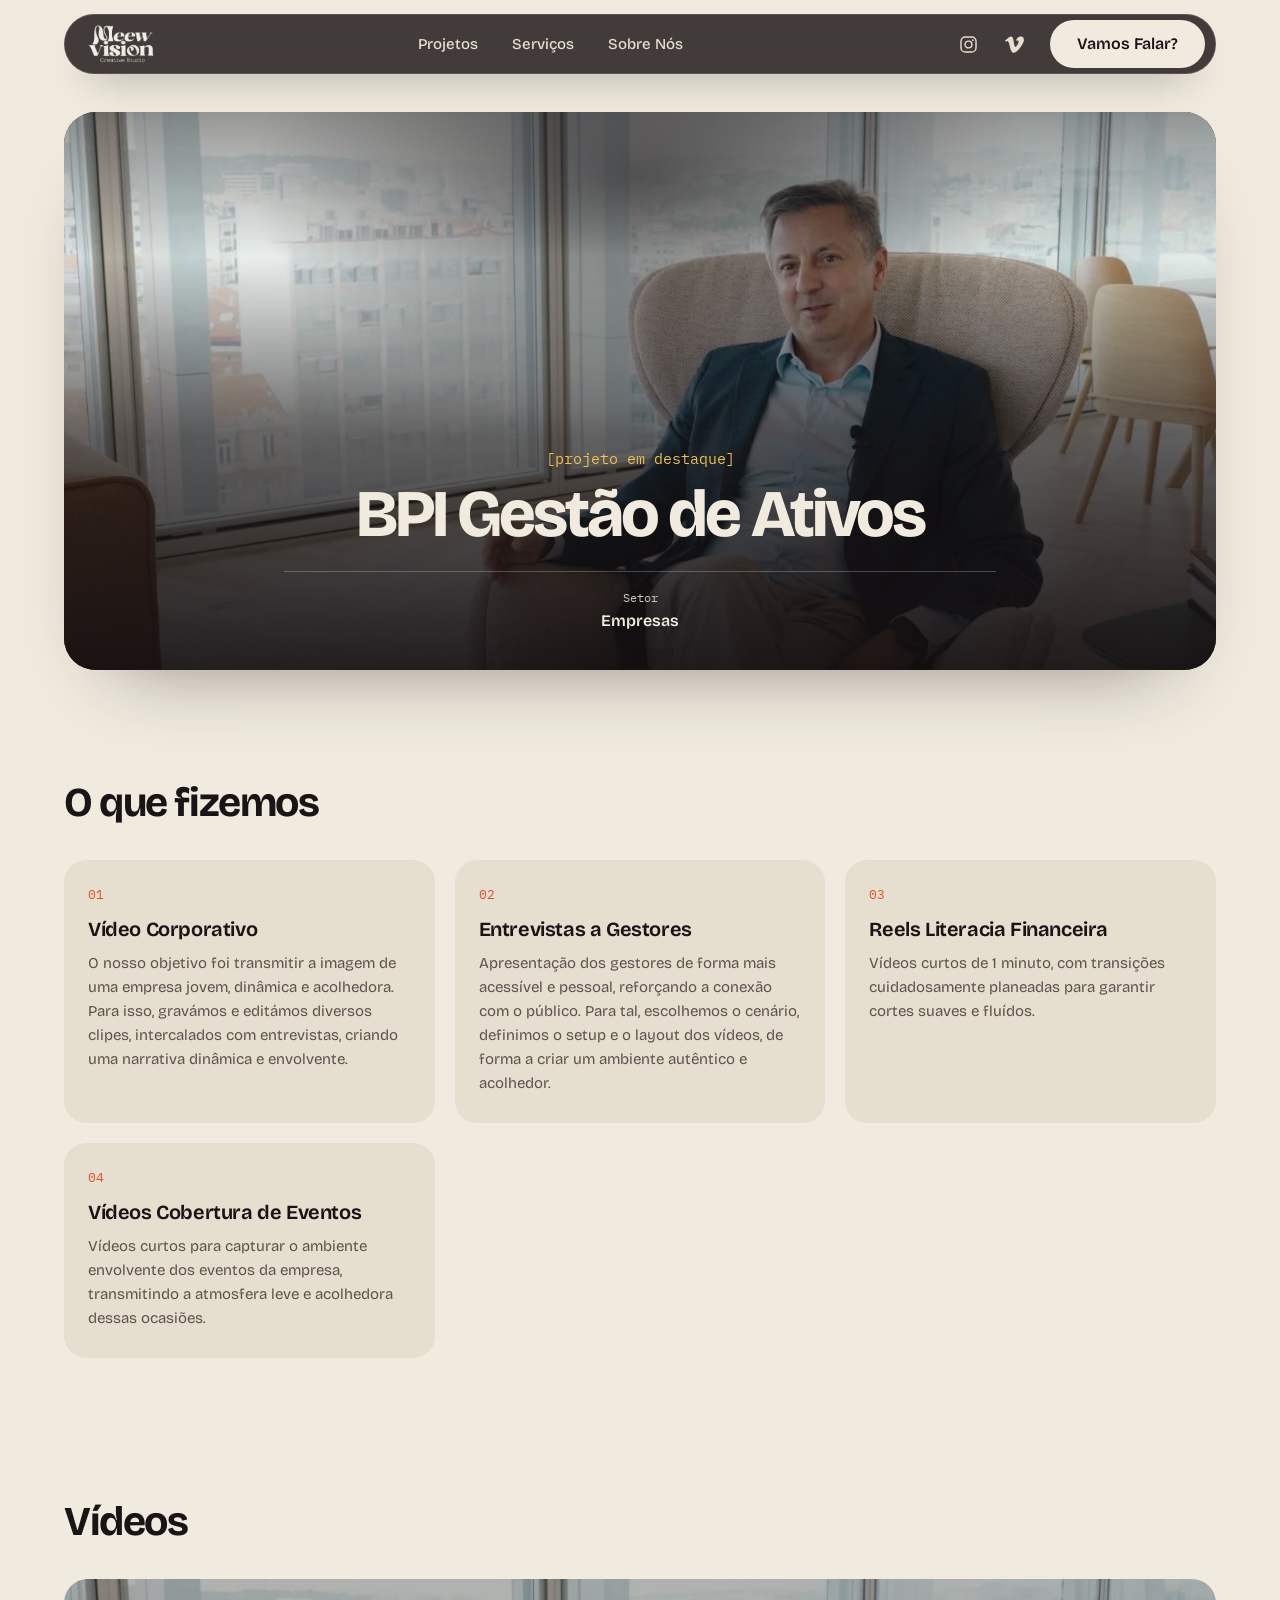
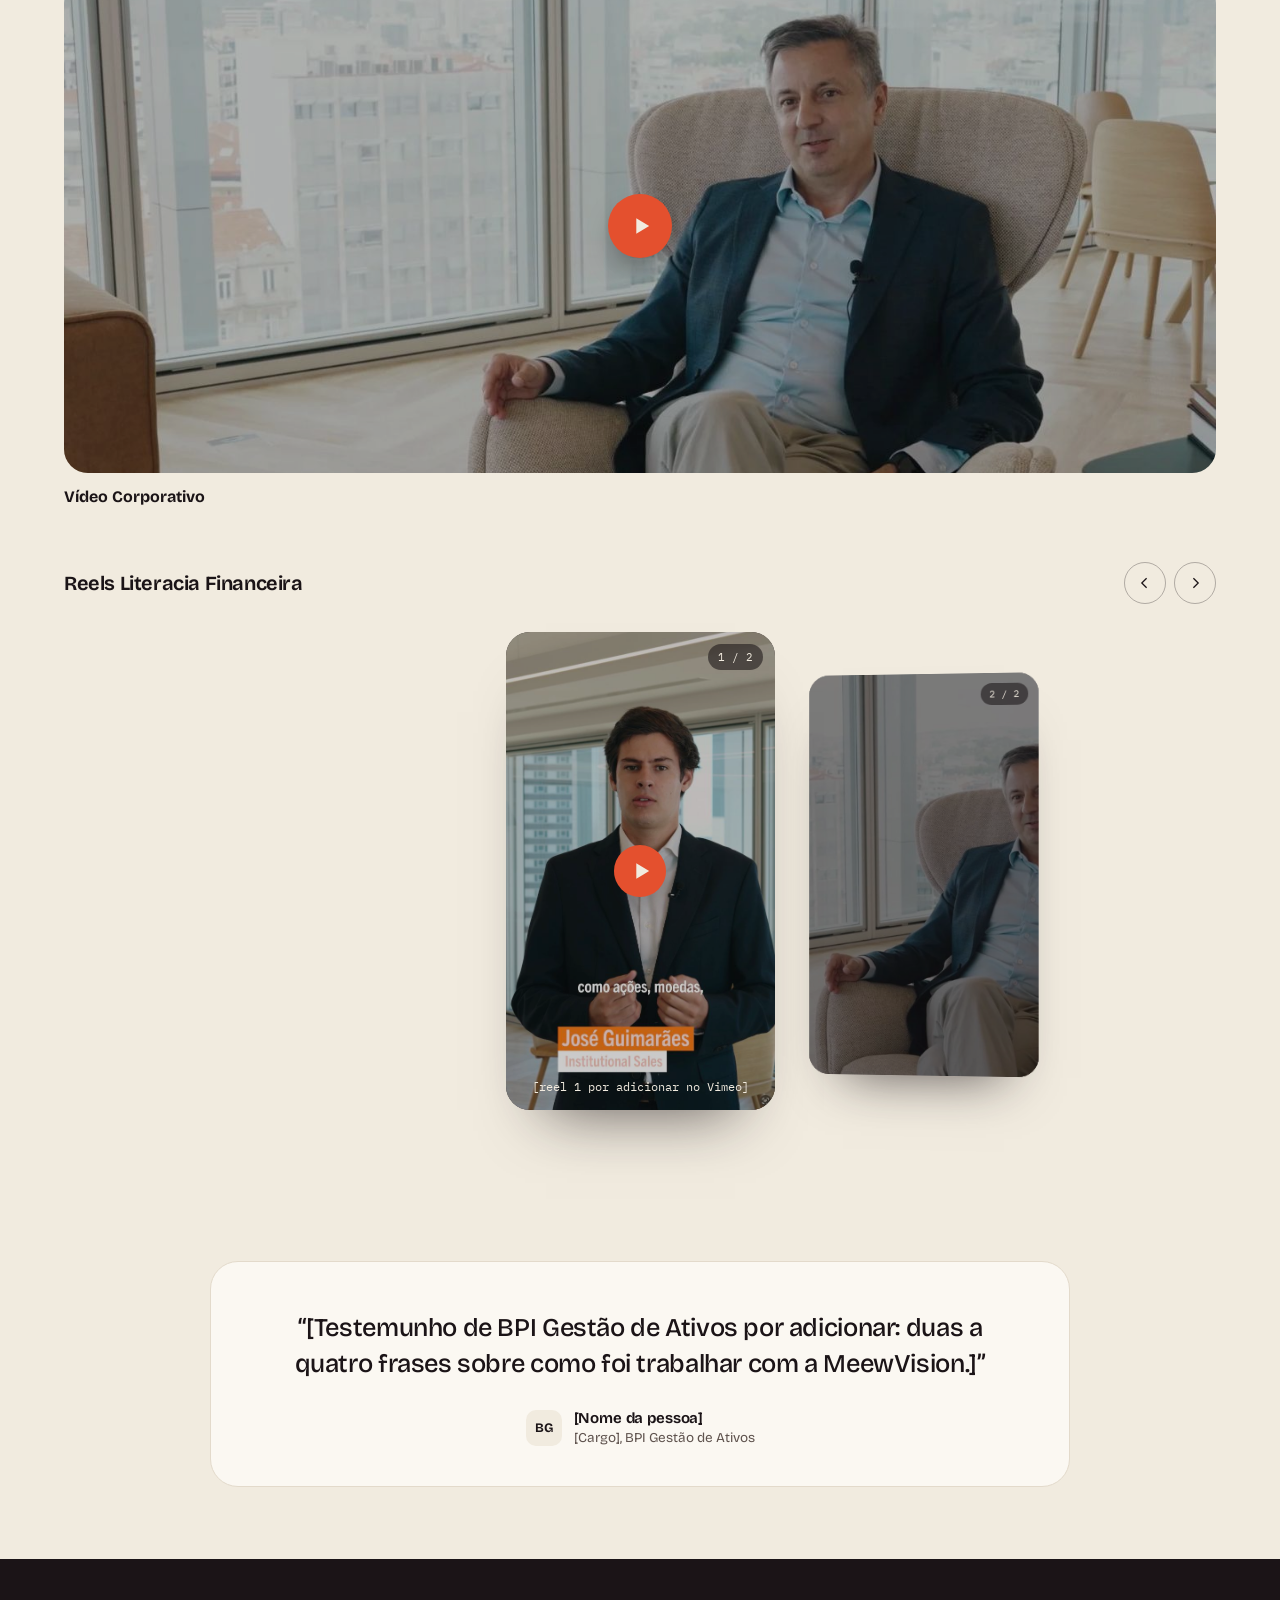
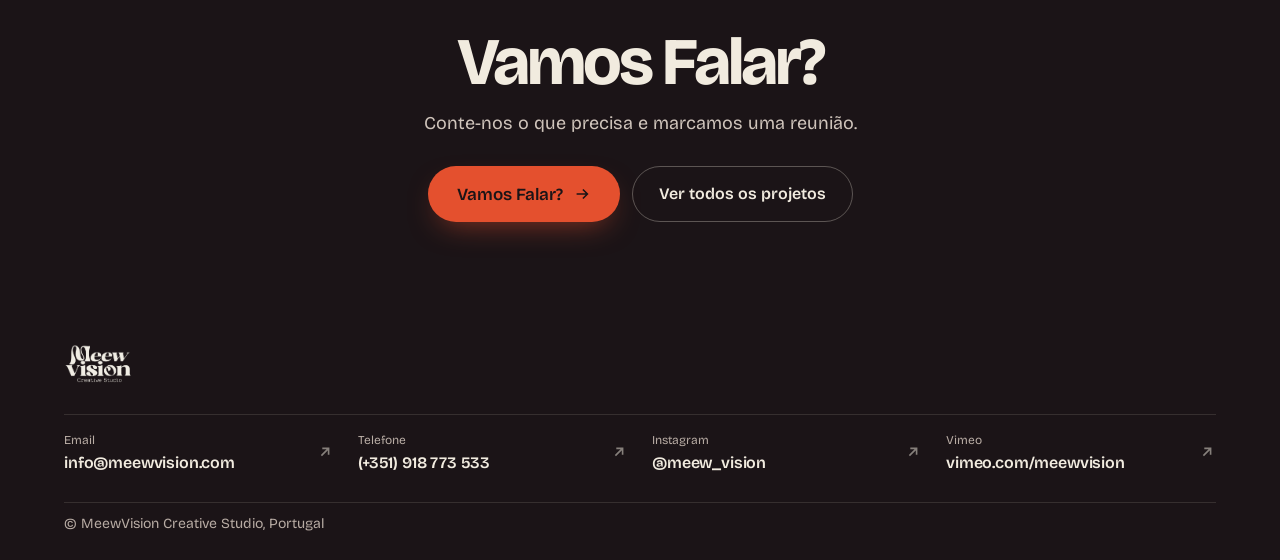
==== projetos/bpi-gestao-de-ativos/index.html @ 35eb6748 "Páginas dos projetos em destaque e secção de texto - Modelo de página de projeto (/projetos/<nome>/)" ====
<!doctype html>
<html lang="pt-PT">
<head>
<meta charset="utf-8">
<meta name="viewport" content="width=device-width, initial-scale=1">
<title>BPI Gestão de Ativos — MeewVision Creative Studio</title>
<meta name="description" content="Vídeo corporativo, entrevistas a gestores e reels de literacia financeira para o BPI Gestão de Ativos, produzidos pela MeewVision Creative Studio.">
<meta property="og:title" content="BPI Gestão de Ativos — MeewVision Creative Studio">
<meta property="og:image" content="/assets/img/bpi-entrevista.jpg">
<meta name="theme-color" content="#1B1417">
<link rel="icon" href="/assets/img/logo-meewvision.png">
<link rel="preconnect" href="https://fonts.googleapis.com">
<link rel="preconnect" href="https://fonts.gstatic.com" crossorigin>
<link rel="stylesheet" href="https://fonts.googleapis.com/css2?family=Bricolage+Grotesque:opsz,wght@12..96,300..800&amp;family=IBM+Plex+Mono:wght@400;500&amp;display=swap">
<link rel="stylesheet" href="/css/styles.css">
<script src="/js/main.js" defer></script>
</head>
<body>
<div>
<a class="skip" href="#conteudo">Pular para conteúdo</a>

<header class="nav solid">
<div class="wrap">
<div class="nav-bar">
<a class="logo" href="/" aria-label="MeewVision Creative Studio, início"><img src="/assets/img/logo-meewvision.png" alt="MeewVision Creative Studio" width="69" height="40"></a>
<nav aria-label="Principal">
<ul class="nav-links">
<li><a href="/#outros">Projetos</a></li>
<li><a href="/#servicos">Serviços</a></li>
<li><a href="/#sobre">Sobre Nós</a></li>
</ul>
</nav>
<div class="nav-cta">
<ul class="nav-social">
<li><a class="social-ic" href="https://www.instagram.com/meew_vision/" target="_blank" rel="noopener" aria-label="Instagram da MeewVision (abre num novo separador)"><svg viewBox="0 0 24 24" fill="none" stroke="currentColor" stroke-width="1.8" aria-hidden="true"><rect x="2.5" y="2.5" width="19" height="19" rx="5.5"/><circle cx="12" cy="12" r="4.3"/><circle cx="17.5" cy="6.5" r="1.1" fill="currentColor" stroke="none"/></svg></a></li>
<li><a class="social-ic" href="https://vimeo.com/meewvision" target="_blank" rel="noopener" aria-label="Vimeo da MeewVision (abre num novo separador)"><svg viewBox="0 0 24 24" fill="currentColor" aria-hidden="true"><path d="M23.977 6.417c-.105 2.338-1.739 5.543-4.894 9.609-3.268 4.247-6.026 6.37-8.29 6.37-1.409 0-2.578-1.294-3.553-3.881L5.322 11.4C4.603 8.816 3.834 7.522 3.01 7.522c-.179 0-.806.378-1.881 1.132L0 7.213c1.18-1.03 2.351-2.066 3.497-3.112C5.072 2.735 6.257 2.017 7.053 1.943c1.87-.18 3.023 1.1 3.456 3.842.466 2.971.788 4.819.967 5.547.537 2.455 1.129 3.674 1.776 3.674.502 0 1.257-.796 2.266-2.382 1.004-1.586 1.544-2.79 1.616-3.62.144-1.365-.393-2.053-1.615-2.053-.57 0-1.158.13-1.759.389 1.165-3.823 3.391-5.677 6.67-5.568 2.431.07 3.574 1.651 3.434 4.742z"/></svg></a></li>
</ul>
<a class="btn btn-cream" href="/#contacto">Vamos Falar?</a>
<button id="menu-btn" class="icon-btn menu-btn" type="button" aria-label="Abrir menu" aria-expanded="false" aria-controls="menu">
<svg width="20" height="20" viewBox="0 0 20 20" fill="none" stroke="currentColor" stroke-width="1.6" aria-hidden="true"><path d="M3 7h14M3 13h14"></path></svg>
</button>
</div>
</div>
</div>
</header>


<div id="menu" class="overlay" hidden role="dialog" aria-modal="true" aria-label="Menu">
<div class="overlay-top">
<img src="/assets/img/logo-meewvision.png" alt="MeewVision Creative Studio" width="58" height="34" style="height: 34px; width: auto;">
<button id="menu-close" class="icon-btn" type="button" aria-label="Fechar menu">
<svg width="20" height="20" viewBox="0 0 20 20" fill="none" stroke="currentColor" stroke-width="1.6" aria-hidden="true"><path d="M5 5l10 10M15 5L5 15"></path></svg>
</button>
</div>
<ul>
<li><a href="/#outros">Projetos</a></li>
<li><a href="/#servicos">Serviços</a></li>
<li><a href="/#sobre">Sobre Nós</a></li>
</ul>
<div style="margin-top: auto;">
<a class="btn btn-hot" href="/#contacto" style="width: 100%;">Vamos Falar?</a>
</div>
</div>


<main id="conteudo" class="pj">

<!-- Página de projeto (modelo aprovado; na fase 2 é montada a partir do Sanity). Textos reais da página antiga meewvision.com/bpi-gestao-de-ativos e vídeo corporativo do Vimeo (1013800333); sem logótipo nem galeria de fotografias (a página antiga não tinha); reels e testemunho por adicionar. -->
<section class="pj-hero" aria-labelledby="pj-title">
<div class="wrap">
<div class="pj-cover">
<img class="pj-cover-img" src="/assets/img/bpi-entrevista.jpg" alt="Gestor do BPI Gestão de Ativos entrevistado num escritório com vista sobre Lisboa" width="1400" height="788" fetchpriority="high" decoding="async">
<div class="pj-intro">
<p class="label mono">[projeto em destaque]</p>
<h1 id="pj-title" class="pj-title">BPI Gestão de Ativos</h1>
<dl class="pj-meta">
<div><dt class="mono">Setor</dt><dd>Empresas</dd></div>
</dl>
</div>
</div>
</div>
</section>

<section class="pj-work" aria-labelledby="pj-work-title">
<div class="wrap">
<h2 id="pj-work-title" class="h2">O que fizemos</h2>
<ol class="pj-work-list">
<li><span class="pj-n mono">01</span><h3>Vídeo Corporativo</h3><p>O nosso objetivo foi transmitir a imagem de uma empresa jovem, dinâmica e acolhedora. Para isso, gravámos e editámos diversos clipes, intercalados com entrevistas, criando uma narrativa dinâmica e envolvente.</p></li>
<li><span class="pj-n mono">02</span><h3>Entrevistas a Gestores</h3><p>Apresentação dos gestores de forma mais acessível e pessoal, reforçando a conexão com o público. Para tal, escolhemos o cenário, definimos o setup e o layout dos vídeos, de forma a criar um ambiente autêntico e acolhedor.</p></li>
<li><span class="pj-n mono">03</span><h3>Reels Literacia Financeira</h3><p>Vídeos curtos de 1 minuto, com transições cuidadosamente planeadas para garantir cortes suaves e fluídos.</p></li>
<li><span class="pj-n mono">04</span><h3>Vídeos Cobertura de Eventos</h3><p>Vídeos curtos para capturar o ambiente envolvente dos eventos da empresa, transmitindo a atmosfera leve e acolhedora dessas ocasiões.</p></li>
</ol>
</div>
</section>

<!-- Secção "Texto" (sem título; pode ficar antes ou depois de qualquer secção). Texto de exemplo até a cliente escrever o seu. -->
<section class="txt-sec" aria-label="Sobre o projeto" hidden>
<div class="wrap">
<p class="txt-body">[Texto livre sobre o projeto, sem título: por exemplo o desafio, a abordagem ou o resultado. A cliente escreve-o no Sanity e pode pôr esta secção onde quiser.]</p>
</div>
</section>

<section class="pj-videos" aria-labelledby="pj-videos-title">
<div class="wrap">
<h2 id="pj-videos-title" class="h2">Vídeos</h2>
<figure class="pj-main-video">
<div class="pj-video pj-wide" data-vimeo="1013800333" aria-label="Vídeo Corporativo"><img src="/assets/img/bpi-entrevista.jpg" alt="" width="1400" height="788" loading="lazy" decoding="async"><span class="pj-play"><svg viewBox="0 0 14 14" fill="currentColor" aria-hidden="true"><path d="M3 1.5v11l9-5.5z"/></svg></span></div>
<figcaption><b>Vídeo Corporativo</b></figcaption>
</figure>
<div class="pj-reels">
<div class="pj-reels-head">
<h3 class="pj-sub">Reels Literacia Financeira</h3>
<div class="scar-ctl pj-reels-ctl" hidden>
<button class="icon-btn" type="button" aria-label="Reels anteriores" aria-controls="pj-reel-list"><svg width="18" height="18" viewBox="0 0 20 20" fill="none" stroke="currentColor" stroke-width="1.6" aria-hidden="true"><path d="M12 4l-6 6 6 6"></path></svg></button>
<button class="icon-btn" type="button" aria-label="Reels seguintes" aria-controls="pj-reel-list"><svg width="18" height="18" viewBox="0 0 20 20" fill="none" stroke="currentColor" stroke-width="1.6" aria-hidden="true"><path d="M8 4l6 6-6 6"></path></svg></button>
</div>
</div>
<ul class="pj-reel-list" id="pj-reel-list" tabindex="0" aria-roledescription="carrossel" aria-label="Reels (use as setas do teclado)">
<li><div class="pj-video pj-reel"><img src="/assets/img/bpi-gestor.jpg" alt="" width="605" height="1080" loading="lazy" decoding="async"><span class="pj-reel-n mono" aria-hidden="true"></span><span class="pj-play"><svg viewBox="0 0 14 14" fill="currentColor" aria-hidden="true"><path d="M3 1.5v11l9-5.5z"/></svg></span><span class="pj-video-note mono">[reel 1 por adicionar no Vimeo]</span></div></li>
<li><div class="pj-video pj-reel"><img src="/assets/img/bpi-entrevista.jpg" alt="" width="1400" height="788" loading="lazy" decoding="async"><span class="pj-reel-n mono" aria-hidden="true"></span><span class="pj-play"><svg viewBox="0 0 14 14" fill="currentColor" aria-hidden="true"><path d="M3 1.5v11l9-5.5z"/></svg></span><span class="pj-video-note mono">[reel 2 por adicionar no Vimeo]</span></div></li>
</ul>
</div>
</div>
</section>

<section class="pj-review" aria-labelledby="pj-review-title">
<div class="wrap">
<h2 id="pj-review-title" class="sr">Testemunho</h2>
<figure class="pj-quote">
<blockquote>“[Testemunho de BPI Gestão de Ativos por adicionar: duas a quatro frases sobre como foi trabalhar com a MeewVision.]”</blockquote>
<figcaption class="rv-who"><span class="rv-logo">BG</span><div><span class="rv-name">[Nome da pessoa]</span><span class="rv-brand">[Cargo], BPI Gestão de Ativos</span></div></figcaption>
</figure>
</div>
</section>

<section class="pj-cta" aria-labelledby="pj-cta-title">
<div class="wrap pj-cta-in">
<h2 id="pj-cta-title" class="pj-cta-title">Vamos Falar?</h2>
<p>Conte-nos o que precisa e marcamos uma reunião.</p>
<div class="pj-cta-btns">
<a class="btn btn-cta" href="/#contacto">Vamos Falar?<svg class="arrow" viewBox="0 0 20 20" fill="none" stroke="currentColor" stroke-width="1.8" aria-hidden="true"><path d="M4 10h12M11 5l5 5-5 5"></path></svg></a>
<a class="btn pj-back" href="/#outros">Ver todos os projetos</a>
</div>
</div>
</section>

</main>

<footer class="footer">
<div class="wrap">
<div class="footer-top">
<a class="footer-logo" href="/" aria-label="MeewVision Creative Studio, voltar ao início"><img src="/assets/img/logo-meewvision.png" alt="MeewVision Creative Studio" width="69" height="40" loading="lazy"></a>
</div>
<ul class="direct footer-direct">
<li><a href="mailto:info@meewvision.com?subject=Vamos%20Falar%3F"><span class="direct-k">Email</span><span class="direct-v">info@meewvision.com</span><svg class="arrow" viewBox="0 0 20 20" fill="none" stroke="currentColor" stroke-width="1.8" aria-hidden="true"><path d="M6 14L14 6M7 6h7v7"></path></svg></a></li>
<li><a href="tel:+351918773533"><span class="direct-k">Telefone</span><span class="direct-v">(+351) 918 773 533</span><svg class="arrow" viewBox="0 0 20 20" fill="none" stroke="currentColor" stroke-width="1.8" aria-hidden="true"><path d="M6 14L14 6M7 6h7v7"></path></svg></a></li>
<li><a href="https://www.instagram.com/meew_vision/" target="_blank" rel="noopener"><span class="direct-k">Instagram</span><span class="direct-v">@meew_vision</span><svg class="arrow" viewBox="0 0 20 20" fill="none" stroke="currentColor" stroke-width="1.8" aria-hidden="true"><path d="M6 14L14 6M7 6h7v7"></path></svg></a></li>
<li><a href="https://vimeo.com/meewvision" target="_blank" rel="noopener"><span class="direct-k">Vimeo</span><span class="direct-v">vimeo.com/meewvision</span><svg class="arrow" viewBox="0 0 20 20" fill="none" stroke="currentColor" stroke-width="1.8" aria-hidden="true"><path d="M6 14L14 6M7 6h7v7"></path></svg></a></li>
</ul>
<div class="footer-row">
<span>© MeewVision Creative Studio, Portugal</span>
</div>
</div>
</footer>
<button class="to-top" type="button" aria-label="Voltar ao topo da página" tabindex="-1" aria-hidden="true">
<svg viewBox="0 0 20 20" fill="none" stroke="currentColor" stroke-width="1.8" aria-hidden="true"><path d="M10 16V4M5 9l5-5 5 5"/></svg>
</button>
</div>
</body>
</html>
---- css/styles.css ----
[hidden]{display:none !important}
body{margin:0;background:#1B1417;color:#F1EBDF;font-family:"Bricolage Grotesque","Helvetica Neue",Arial,sans-serif;-webkit-font-smoothing:antialiased}
*{box-sizing:border-box}
/* grelha: todas as secções alinham o conteúdo pelas mesmas duas linhas verticais.
   --content = largura máxima do conteúdo; --gutter = margem lateral mínima.
   Em elementos a toda a largura, a linha é max(var(--gutter), (100% - var(--content)) / 2). */
/* --sec-y = espaço vertical dentro de cada secção (em cima e em baixo); o mesmo em todo o site. */
:root{--content:1312px;--gutter:64px;--sec-y:112px}
html{scroll-behavior:smooth}
[id]{scroll-margin-top:96px}
a{color:inherit}
a,button,input,textarea{touch-action:manipulation;-webkit-tap-highlight-color:transparent}
:focus-visible{outline:2px solid #F2C14E;outline-offset:3px}
img{display:block}
.mono{font-family:"IBM Plex Mono",ui-monospace,Menlo,monospace;font-weight:400;letter-spacing:0}
.sr{position:absolute;width:1px;height:1px;overflow:hidden;clip:rect(0 0 0 0);white-space:nowrap}
.wrap{width:100%;max-width:calc(var(--content) + var(--gutter) * 2);margin:0 auto;padding-left:var(--gutter);padding-right:var(--gutter)}
.skip{position:absolute;left:-9999px;top:12px;background:#F2C14E;color:#1B1417;padding:12px 16px;z-index:80}
.skip:focus{left:16px}
@keyframes fade{from{opacity:0}to{opacity:1}}
@keyframes up{from{opacity:0;transform:translateY(24px)}to{opacity:1;transform:none}}
.ez{transition-timing-function:cubic-bezier(.2,.7,.2,1)}

/* buttons */
.btn{display:inline-flex;align-items:center;justify-content:center;gap:10px;min-height:52px;padding:0 26px;border-radius:999px;font:600 16px/1 "Bricolage Grotesque",sans-serif;text-decoration:none;cursor:pointer;border:1.5px solid transparent;transition:background-color .25s,color .25s,border-color .25s,transform .25s}
.btn:active{transform:scale(.97)}
.btn[disabled]{opacity:.6;cursor:progress}
.btn-hot{background:#E4502E;color:#1B1417}
.btn-hot:hover{background:#F2C14E;color:#1B1417}
/* botão principal (hero, "Como Trabalhamos" e formulário): tomate da marca com texto tinta (contraste 4,7:1);
   ao passar o rato fica creme (15:1), sobe ligeiramente e a seta avança */
.btn-cta{min-height:56px;padding:0 28px;font-size:17px;background:#E4502E;color:#1B1417;box-shadow:0 12px 30px -12px rgba(228,80,46,.6);transition:background-color .25s,color .25s,box-shadow .35s,transform .35s cubic-bezier(.2,.7,.2,1)}
.btn-cta .arrow{transition:transform .35s cubic-bezier(.2,.7,.2,1)}
.btn-cta:hover{background:#F1EBDF;color:#1B1417;transform:translateY(-2px);box-shadow:0 16px 36px -14px rgba(241,235,223,.45)}
.btn-cta:hover .arrow{transform:translateX(4px)}
.btn-cta:active{transform:translateY(0) scale(.98)}
.btn-cta:focus-visible{outline:2px solid #F1EBDF;outline-offset:4px}
.btn-cta:disabled{opacity:.7;cursor:progress;transform:none}
.btn-cream{background:#F1EBDF;color:#1B1417}
.btn-cream:hover{background:#FFFFFF;color:#1B1417}
.btn-line{background:rgba(241,235,223,.04);color:#F1EBDF;border-color:rgba(241,235,223,.35)}
.btn-line:hover{border-color:#F1EBDF;background:rgba(241,235,223,.1)}
.btn-ink{background:#1B1417;color:#F1EBDF}
.btn-ink:hover{background:#2E2328;color:#F2C14E}
.arrow{width:18px;height:18px;flex:none}
.icon-btn{display:inline-flex;width:48px;height:48px;border-radius:999px;border:1.5px solid rgba(241,235,223,.3);background:transparent;color:#F1EBDF;align-items:center;justify-content:center;cursor:pointer;transition:border-color .2s,background-color .2s}
.icon-btn:hover{border-color:#F1EBDF;background:rgba(241,235,223,.08)}
.light .icon-btn{border-color:rgba(27,20,23,.3);color:#1B1417}
.light .icon-btn:hover{border-color:#1B1417;background:rgba(27,20,23,.06)}

/* floating pill nav */
.nav{position:fixed;top:14px;left:0;right:0;z-index:40;pointer-events:none}
.nav-bar{pointer-events:auto;height:68px;display:flex;align-items:center;justify-content:space-between;gap:20px;padding:0 10px 0 22px;border-radius:999px;border:1px solid rgba(241,235,223,.1);background:rgba(27,20,23,.35);-webkit-backdrop-filter:blur(18px);backdrop-filter:blur(18px);transition:background-color .35s,border-color .35s,box-shadow .35s,height .35s cubic-bezier(.2,.7,.2,1)}
.nav.solid .nav-bar{height:60px;background:rgba(27,20,23,.82);border-color:rgba(241,235,223,.14);box-shadow:0 20px 40px -24px rgba(0,0,0,.6)}
.logo{display:inline-flex;align-items:center;min-height:44px}
.logo img{height:40px;width:auto}
.nav-links{display:flex;gap:2px;list-style:none;margin:0;padding:0}
.nav-links a{display:inline-flex;align-items:center;min-height:44px;padding:0 16px;border-radius:999px;text-decoration:none;font-size:15px;font-weight:500;color:#E6DECF;transition:background-color .2s,color .2s}
.nav-links a:hover{background:rgba(241,235,223,.1);color:#FFFFFF}
/* secção atual: link aceso com uma linha creme por baixo do texto */
.nav-links a{position:relative}
.nav-links a::after{content:"";position:absolute;left:16px;right:16px;bottom:8px;height:2px;border-radius:2px;background:#F1EBDF;transform:scaleX(0);transition:transform .35s cubic-bezier(.2,.7,.2,1)}
.nav-links a[aria-current="true"]{color:#FFFFFF}
.nav-links a[aria-current="true"]::after{transform:scaleX(1)}
.nav-cta{display:flex;align-items:center;gap:8px}
.nav-cta .btn{min-height:48px}
.nav-social{display:flex;align-items:center;gap:2px;list-style:none;margin:0 6px 0 0;padding:0}
.social-ic{display:inline-grid;place-items:center;width:44px;height:44px;border-radius:999px;color:#E6DECF;transition:background-color .2s,color .2s}
.social-ic svg{width:19px;height:19px}
.social-ic:hover{background:rgba(241,235,223,.1);color:#F2C14E}
.menu-btn{display:none}

/* hero: camera viewfinder */
.hero{position:relative;height:max(780px,100vh);max-height:1040px;min-height:720px;overflow:hidden;background:#140F11;color:#F1EBDF;--mx:0;--my:0}
.hero-media{position:absolute;inset:-4%;transform:translate3d(calc(var(--mx) * -22px),calc(var(--my) * -16px),0) scale(1.02);transition:transform 1.2s cubic-bezier(.2,.7,.2,1)}
.hero-media img,.hero-media video{position:absolute;inset:0;width:100%;height:100%;object-fit:cover;filter:brightness(.86) saturate(.92)}
.hero-media img{animation:kenburns 26s ease-in-out infinite alternate;transform-origin:62% 40%}
@keyframes kenburns{from{transform:scale(1.02) translate3d(0,0,0)}to{transform:scale(1.16) translate3d(-2%,-1.5%,0)}}
.hero-shade{position:absolute;inset:0;background:linear-gradient(90deg,rgba(20,15,17,.82) 0%,rgba(20,15,17,.62) 32%,rgba(20,15,17,.18) 62%,rgba(20,15,17,0) 80%),linear-gradient(180deg,rgba(20,15,17,.55) 0%,rgba(20,15,17,.1) 28%,rgba(20,15,17,.4) 60%,rgba(20,15,17,.94) 100%),rgba(20,15,17,.22)}
.hero-scan{position:absolute;inset:0;pointer-events:none;opacity:.5;background:repeating-linear-gradient(180deg,rgba(255,255,255,.035) 0 1px,transparent 1px 3px);mix-blend-mode:overlay}
.vf{position:absolute;top:96px;left:24px;right:24px;bottom:24px;border-radius:28px;border:1px solid rgba(241,235,223,.28);box-shadow:inset 0 0 0 1px rgba(255,255,255,.03),inset 0 0 120px rgba(20,15,17,.35);transform:translate3d(calc(var(--mx) * 8px),calc(var(--my) * 6px),0);transition:transform 1.2s cubic-bezier(.2,.7,.2,1)}
.corner{position:absolute;width:34px;height:34px;border-color:#F1EBDF;border-style:solid;border-width:0;opacity:.9}
.c-tl{top:22px;left:22px;border-top-width:2px;border-left-width:2px;border-top-left-radius:10px}
.c-tr{top:22px;right:22px;border-top-width:2px;border-right-width:2px;border-top-right-radius:10px}
.c-bl{bottom:22px;left:22px;border-bottom-width:2px;border-left-width:2px;border-bottom-left-radius:10px}
.c-br{bottom:22px;right:22px;border-bottom-width:2px;border-right-width:2px;border-bottom-right-radius:10px}
.hud-top{position:absolute;top:26px;left:74px;right:74px;display:flex;justify-content:space-between;align-items:center;gap:20px;font-size:13px;color:#E6DECF}
.rec{display:inline-flex;align-items:center;gap:10px}
.rec i{width:10px;height:10px;border-radius:999px;background:#E4502E;box-shadow:0 0 0 4px rgba(228,80,46,.25),0 0 18px rgba(228,80,46,.8);animation:blink 1.2s steps(1,end) infinite}
@keyframes blink{50%{opacity:.15}}
.hud-set{display:flex;gap:22px;color:#CFC4BB}
.reticle{position:absolute;left:0;top:0;width:96px;height:72px;margin:-36px 0 0 -48px;pointer-events:none;transform:translate3d(var(--fx,50vw),var(--fy,46vh),0);transition:transform .45s cubic-bezier(.2,.7,.2,1),opacity .4s;opacity:0}
.hero.aim .reticle{opacity:1}
.reticle::before,.reticle::after{content:"";position:absolute;inset:0;border:1.5px solid #F2C14E;border-radius:6px;-webkit-mask:linear-gradient(#000 0 0) top left/16px 16px no-repeat,linear-gradient(#000 0 0) top right/16px 16px no-repeat,linear-gradient(#000 0 0) bottom left/16px 16px no-repeat,linear-gradient(#000 0 0) bottom right/16px 16px no-repeat;mask:linear-gradient(#000 0 0) top left/16px 16px no-repeat,linear-gradient(#000 0 0) top right/16px 16px no-repeat,linear-gradient(#000 0 0) bottom left/16px 16px no-repeat,linear-gradient(#000 0 0) bottom right/16px 16px no-repeat}
.reticle::after{inset:30px 42px;border-radius:999px;-webkit-mask:none;mask:none;border-width:1px;opacity:.7}
.reticle span{position:absolute;left:100%;top:-2px;margin-left:8px;font-size:11px;color:#F2C14E;white-space:nowrap}
.hero-body{position:absolute;left:0;right:0;bottom:24px;padding:0 max(var(--gutter),calc((100% - var(--content)) / 2)) 64px;display:grid;grid-template-columns:repeat(12,minmax(0,1fr));column-gap:24px;align-items:end;transform:translate3d(calc(var(--mx) * 10px),calc(var(--my) * 8px),0);transition:transform 1.2s cubic-bezier(.2,.7,.2,1)}
.hero-copy{grid-column:1 / span 8}
.hero h1{margin:0;font-size:clamp(38px,5.6vh,56px);line-height:1.0;font-weight:650;letter-spacing:-.04em;text-wrap:balance;max-width:15ch;text-shadow:0 2px 28px rgba(20,15,17,.5);animation:up 1s .2s cubic-bezier(.2,.7,.2,1) both}
.hero h1 .ln{display:block}
.hero-sub{margin:24px 0 0;max-width:52ch;font-size:19px;line-height:1.5;color:#E0D6CD;text-shadow:0 1px 16px rgba(20,15,17,.6);animation:up 1s .35s cubic-bezier(.2,.7,.2,1) both}
.hero-ctas{display:flex;align-items:center;gap:12px;flex-wrap:wrap;margin-top:32px;animation:up 1s .5s cubic-bezier(.2,.7,.2,1) both}
/* botão secundário do hero: contorno claro com ícone de play num círculo; ao passar o rato fica creme */
.btn-watch{min-height:56px;padding:0 24px 0 8px;gap:12px;font-size:17px;background:rgba(241,235,223,.08);color:#F1EBDF;border-color:rgba(241,235,223,.45);-webkit-backdrop-filter:blur(8px);backdrop-filter:blur(8px)}
.btn-watch .pd{display:grid;place-items:center;width:40px;height:40px;border-radius:999px;background:#F1EBDF;color:#1B1417;transition:background-color .25s,color .25s,transform .35s cubic-bezier(.2,.7,.2,1)}
.btn-watch .pd svg{margin-left:2px}
.btn-watch:hover{background:#F1EBDF;color:#1B1417;border-color:#F1EBDF}
.btn-watch:hover .pd{background:#E4502E;color:#1B1417;transform:scale(1.06)}
.hud-card{grid-column:9 / span 4;justify-self:end;width:100%;max-width:360px;padding:18px;border-radius:20px;background:linear-gradient(160deg,rgba(241,235,223,.2),rgba(241,235,223,.06));border:1px solid rgba(241,235,223,.28);-webkit-backdrop-filter:blur(18px) saturate(1.2);backdrop-filter:blur(18px) saturate(1.2);box-shadow:0 30px 60px -30px rgba(0,0,0,.7);animation:up 1s .6s cubic-bezier(.2,.7,.2,1) both}
.hud-card-top{display:flex;justify-content:space-between;align-items:center;font-size:12px;color:#E6DECF;padding:0 4px 12px;border-bottom:1px solid rgba(241,235,223,.18)}
.hud-card ul{list-style:none;margin:8px 0 0;padding:0}
.hud-card li a{display:grid;grid-template-columns:46px minmax(0,1fr) auto;gap:12px;align-items:center;min-height:60px;padding:6px;border-radius:12px;text-decoration:none;color:#F1EBDF;transition:background-color .25s}
.hud-card li a:hover{background:rgba(241,235,223,.12)}
.hud-card li img{width:46px;height:46px;border-radius:9px;object-fit:cover}
.hud-card li b{font-size:15px;font-weight:600}
.hud-card li svg{opacity:.7;transition:transform .3s}
.hud-card li a:hover svg{transform:translate(2px,-2px);opacity:1}
@supports (animation-timeline: scroll()){
.hero-body,.hud-top{animation:heroOut linear both;animation-timeline:scroll(root);animation-range:0 70vh}
@keyframes heroOut{to{opacity:0;filter:blur(6px)}}
}

/* shared */
.light{background:#F1EBDF;color:#1B1417}
.label{margin:0;font-size:15px;color:#7A4A3A}
.dark .label{color:#F2C14E}
/* uma só escala para todos os títulos de secção */
.h2{margin:0;font-weight:700;font-size:clamp(32px,3.2vw,44px);line-height:1.02;letter-spacing:-.035em;text-wrap:balance}
.label + .h2{margin-top:16px}
.sig{font-size:14px;color:#7A4A3A}
.center{text-align:center}

/* about: collage + text */
.about{padding:var(--sec-y) 0}
.about-grid{display:grid;grid-template-columns:repeat(12,minmax(0,1fr));column-gap:24px;align-items:center}
.collage{grid-column:1 / span 5;position:relative;height:560px;perspective:1400px}
.collage-in{position:absolute;inset:0;transform-style:preserve-3d;transform:rotateY(calc(var(--tx,0) * 14deg)) rotateX(calc(var(--ty,0) * -12deg));transition:transform .8s cubic-bezier(.2,.7,.2,1)}
.col-img{position:absolute;border-radius:14px;overflow:hidden;box-shadow:0 40px 70px -35px rgba(27,20,23,.6)}
.col-img img{width:100%;height:100%;object-fit:cover}
.col-a{left:0;top:0;width:66%;height:74%;transform:translateZ(0)}
.col-b{right:0;top:28%;width:48%;height:46%;transform:translateZ(70px)}
.col-c{left:16%;bottom:0;width:40%;height:34%;transform:translateZ(130px)}
.about-text{grid-column:7 / span 6}
.about-text p.big-p{margin:22px 0 0;font-size:32px;line-height:1.14;font-weight:500;letter-spacing:-.025em;text-wrap:pretty}
.stats{display:grid;grid-template-columns:repeat(3,minmax(0,1fr));gap:24px;margin-top:56px;padding-top:28px;border-top:1.5px solid #1B1417}
.stat b{display:block;font-size:64px;font-weight:700;letter-spacing:-.04em;line-height:1;font-variant-numeric:tabular-nums}
.stat span{display:block;margin-top:8px;font-size:15px;color:#5E524D}
@supports (animation-timeline: view()){
.big-p{color:transparent;background:linear-gradient(90deg,#1B1417 50%,rgba(27,20,23,.18) 50%);background-size:200% 100%;background-position:100% 0;-webkit-background-clip:text;background-clip:text;animation:fill linear both;animation-timeline:view();animation-range:entry 30% cover 55%}
@keyframes fill{to{background-position:0 0}}
}

/* sectors (expanding panels) */
.sectors-sec{padding:calc(var(--sec-y) * .64) 0 var(--sec-y)}
.sec-head{display:flex;justify-content:space-between;align-items:flex-end;gap:32px;flex-wrap:wrap;margin-bottom:40px}
.sec-head p.sub{margin:18px 0 0;max-width:52ch;font-size:17px;line-height:1.55;color:#5E524D}
.sectors{display:flex;gap:12px;height:540px;list-style:none;margin:0;padding:0}
.sec{position:relative;flex:1 1 0;min-width:0;border-radius:22px;overflow:hidden;background:#1B1417;color:#F1EBDF;transition:flex-grow .8s cubic-bezier(.2,.7,.2,1)}
.sec.on{flex-grow:5.2}
.sec img{position:absolute;inset:0;width:100%;height:100%;object-fit:cover;filter:brightness(.5) saturate(.85);transition:filter .8s,transform 1.2s cubic-bezier(.2,.7,.2,1)}
.sec.on img{filter:brightness(.78) saturate(1);transform:scale(1.03)}
.sec::after{content:"";position:absolute;inset:0;pointer-events:none;background:linear-gradient(180deg,rgba(27,20,23,.1) 35%,rgba(27,20,23,.9) 85%)}
.sec-hit{position:absolute;inset:0;z-index:3;display:flex;flex-direction:column;justify-content:space-between;align-items:center;padding:24px 0;border:0;background:transparent;color:#F1EBDF;cursor:pointer;transition:opacity .35s}
.sec.on .sec-hit{opacity:0;pointer-events:none}
.vlabel{writing-mode:vertical-rl;transform:rotate(180deg);font-size:24px;font-weight:650;letter-spacing:-.01em}
.sec-hit .mono{font-size:12px;color:#F2C14E}
.sec-body{position:absolute;left:0;bottom:0;z-index:4;width:580px;max-width:100%;padding:36px;opacity:0;transform:translateY(24px);transition:opacity .35s,transform .6s cubic-bezier(.2,.7,.2,1);pointer-events:none}
.sec.on .sec-body{opacity:1;transform:none;pointer-events:auto;transition-delay:.3s}
.sec-body .mono{margin:0;font-size:13px;color:#F2C14E}
.sec-body h3{margin:0 0 10px;font-size:42px;line-height:.95;font-weight:700;letter-spacing:-.035em}
.sec-body .tl{margin:0;font-size:21px;font-weight:500;color:#F59A7F}
.sec-body .ds{margin:16px 0 0;font-size:16px;line-height:1.6;color:#E0D6CD;max-width:50ch}
.tags{display:flex;flex-wrap:wrap;gap:6px;margin:20px 0 0;padding:0;list-style:none}
.tags li{display:inline-flex;align-items:center;min-height:30px;padding:0 12px;border-radius:999px;border:1px solid rgba(241,235,223,.4);font-size:13px;background:rgba(27,20,23,.35);-webkit-backdrop-filter:blur(6px);backdrop-filter:blur(6px)}
.sec-body .btn{margin-top:26px}

/* process: painel creme compacto; cabeçalho em duas colunas; 4 passos lado a lado ligados por uma linha horizontal.
   Ao entrar na secção a linha enche-se a tomate e os passos acendem em sequência (timeline --steps; sem suporte ficam todos acesos) */
/* "Como Trabalhamos" vive dentro de "Quem Somos?" (segunda parte da mesma secção) */
.process{margin-top:64px;padding-top:64px;border-top:1px solid #DDD4C6}
.process-head{display:flex;justify-content:space-between;align-items:flex-end;gap:24px 48px;flex-wrap:wrap}
.proc-chip{display:inline-flex;align-items:center;gap:8px;margin:0;padding:6px 14px;border-radius:999px;background:#E6DECF;font-size:13px;color:#5E524D}
.proc-chip .dot{width:7px;height:7px;border-radius:999px;background:#E4502E}
.process .h2{margin-top:16px}
.process .sub{margin:16px 0 0;max-width:52ch;font-size:17px;line-height:1.55;color:#5E524D}
/* setas do carrossel de passos: só no tablet e no telemóvel (mesmo estilo das setas dos serviços) */
.scar-ctl.steps-ctl{display:none;justify-content:flex-end;margin-top:28px}
.steps{position:relative;display:grid;grid-template-columns:repeat(5,minmax(0,1fr));gap:0 20px;list-style:none;margin:56px 0 0;padding:32px 0 0;view-timeline-name:--steps;perspective:1400px}
.steps::before,.steps::after{content:"";position:absolute;left:0;right:0;top:6px;height:2px;border-radius:2px}
.steps::before{background:#DDD4C6}
.steps::after{background:#E4502E;transform-origin:left;transform:scaleX(1)}
/* cartões 3D: inclinam com o rato (--tx/--ty via bindTilt) e as camadas têm profundidades diferentes */
.step{position:relative;padding:26px 24px 28px;border-radius:22px;background:#E6DECF;transform-style:preserve-3d;transform:rotateY(calc(var(--tx,0) * 12deg)) rotateX(calc(var(--ty,0) * -12deg));transition:transform .6s cubic-bezier(.2,.7,.2,1),box-shadow .4s;box-shadow:0 22px 40px -32px rgba(27,20,23,.5)}
.step:hover{box-shadow:0 34px 60px -30px rgba(27,20,23,.55)}
.step-node{position:absolute;left:24px;top:-32px;width:14px;height:14px;border-radius:999px;background:#E4502E;border:2px solid #E4502E;box-shadow:0 0 0 5px rgba(228,80,46,.16)}
.step-n{display:block;height:.62em;overflow:hidden;margin:0 0 18px;transform:translateZ(45px);font-size:88px;font-weight:700;letter-spacing:-.05em;line-height:1;color:#E4502E;font-variant-numeric:tabular-nums}
.step-ic{position:absolute;right:20px;top:22px;transform:translateZ(65px);box-shadow:0 14px 24px -16px rgba(27,20,23,.5);display:grid;place-items:center;width:44px;height:44px;border-radius:14px;background:#FBF8F2;border:1px solid #E3DACB;color:#1B1417}
.step-ic svg{width:21px;height:21px}
.step h3{transform:translateZ(28px);margin:0 0 8px;font-size:20px;font-weight:650;letter-spacing:-.02em;line-height:1.2}
.step p{transform:translateZ(16px);margin:0;max-width:30ch;font-size:15px;line-height:1.55;color:#5E524D}
@supports (animation-timeline: view()){
.steps::after{animation:stepsFill linear both;animation-timeline:--steps;animation-range:entry 10% entry 100%}
.step-node,.step-n{animation-timeline:--steps;animation-fill-mode:both;animation-timing-function:linear;animation-range:entry 30% cover 55%}
.step-node{animation-name:stepNode}
.step-n{animation-name:stepNum}
.step:nth-child(1) .step-node,.step:nth-child(1) .step-n{animation-range:entry 10% entry 28%}
.step:nth-child(2) .step-node,.step:nth-child(2) .step-n{animation-range:entry 28% entry 46%}
.step:nth-child(3) .step-node,.step:nth-child(3) .step-n{animation-range:entry 46% entry 64%}
.step:nth-child(4) .step-node,.step:nth-child(4) .step-n{animation-range:entry 64% entry 82%}
.step:nth-child(5) .step-node,.step:nth-child(5) .step-n{animation-range:entry 82% entry 100%}
@keyframes stepsFill{from{transform:scaleX(0)}to{transform:scaleX(1)}}
@keyframes stepNode{from{background:#F1EBDF;border-color:#CFC5B5;box-shadow:0 0 0 0 rgba(228,80,46,0)}to{background:#E4502E;border-color:#E4502E;box-shadow:0 0 0 5px rgba(228,80,46,.16)}}
@keyframes stepNum{from{color:#D8CEBE}to{color:#E4502E}}
/* entrada em perspetiva, em sequência (usa translate/rotate para não chocar com a inclinação do rato) */
.step{animation:stepRise linear both;animation-timeline:--steps}
.step:nth-child(1){animation-range:entry 0% entry 36%}
.step:nth-child(2){animation-range:entry 16% entry 52%}
.step:nth-child(3){animation-range:entry 32% entry 68%}
.step:nth-child(4){animation-range:entry 48% entry 84%}
.step:nth-child(5){animation-range:entry 64% entry 100%}
@keyframes stepRise{from{opacity:0;translate:0 60px;rotate:x 28deg}to{opacity:1;translate:0 0;rotate:x 0deg}}
}

/* Todos os Projetos: fundo tinta (como o rodapé), linhas de grelha finas e mosaico de fotografias quadradas
   com o título grande por cima (referência: colagem "Favorite artist"). Todos os projetos ficam visíveis:
   cartões pequenos (2x2 células) e 4 em destaque um pouco maiores (3x3). As posições são calculadas em js/main.js. */
.wall-sec{--tsize:clamp(52px,9.4vw,136px);background:#1B1417;color:#F1EBDF;padding:var(--sec-y) 0;overflow:clip}
.wall-sec .label{color:#F2C14E}
/* "Ver todos os vídeos": link para o Vimeo com sublinhado e seta */
.wall-link{display:inline-flex;align-items:center;gap:6px;align-self:flex-start;text-decoration:underline;text-decoration-thickness:1px;text-underline-offset:5px;transition:color .3s}
.wall-link svg{width:16px;height:16px;transition:transform .4s cubic-bezier(.2,.7,.2,1)}
.wall-link:hover{color:#F1EBDF}
.wall-link:hover svg{transform:translate(2px,-2px)}
.wall-head{display:flex;justify-content:space-between;align-items:center;gap:24px;flex-wrap:wrap}
.seg{display:flex;gap:6px;padding:6px;border-radius:999px;background:rgba(241,235,223,.07);border:1px solid rgba(241,235,223,.1)}
.seg button{min-height:44px;padding:0 18px;border-radius:999px;border:0;background:transparent;color:#CFC4BB;font:500 15px/1 "Bricolage Grotesque",sans-serif;cursor:pointer;display:inline-flex;align-items:center;gap:8px;transition:background-color .3s,color .3s}
.seg button:hover{color:#F1EBDF}
.seg button[aria-pressed="true"]{background:#F1EBDF;color:#1B1417}
.seg .n{font-family:"IBM Plex Mono",monospace;font-size:12px;opacity:.7}
/* título gigante: fica à frente da primeira linha de fotografias, sem bloquear o rato */
/* título gigante ao centro do mosaico: a camada cheia fica por trás das fotografias e a camada em contorno por cima,
   por isso onde uma fotografia passa por cima das letras vê-se só o contorno */
.wall-title{position:absolute;left:0;right:0;top:calc((100cqw + var(--g)) / var(--cols) * (var(--tr) + var(--th) / 2) - var(--g) / 2);z-index:0;margin:0;transform:translateY(-50%);text-align:center;font-size:var(--tsize);font-weight:700;line-height:.9;letter-spacing:-.055em;color:#F1EBDF;pointer-events:none}
.wall-title span{display:block}
.wall-title span:first-child{padding-right:1.1em}
.wall-title span + span{padding-left:1.1em}
.wall-title.is-outline{z-index:2;color:transparent;-webkit-text-stroke:1.5px #F1EBDF}
.pgrid{--cols:16;--sm:2;--lg:3;--g:10px;--tr:2;--th:2;--holes:1;position:relative;container-type:inline-size;margin-top:40px}
.pgrid .bento{z-index:1}
.pgrid-lines{position:absolute;top:-80px;bottom:-40px;left:-100vw;right:-100vw;pointer-events:none;
  --pitch:calc((100cqw + var(--g)) / var(--cols) * var(--sm));
  background-image:linear-gradient(90deg,rgba(241,235,223,.08) 1px,transparent 1px),linear-gradient(rgba(241,235,223,.08) 1px,transparent 1px);
  background-size:var(--pitch) var(--pitch);background-position:calc(100vw - var(--g) / 2) calc(80px - var(--g) / 2);
  -webkit-mask:linear-gradient(transparent,#000 12%,#000 88%,transparent);mask:linear-gradient(transparent,#000 12%,#000 88%,transparent)}
.bento{position:relative;list-style:none;margin:0;padding:0;display:grid;grid-template-columns:repeat(var(--cols),minmax(0,1fr));grid-auto-rows:calc((100cqw - (var(--cols) - 1) * var(--g)) / var(--cols));gap:var(--g)}
.tile{position:relative;animation:tileIn .6s cubic-bezier(.2,.7,.2,1) both}
/* nome do projeto centrado no cartão, sobre um véu escuro suave (sem círculo de logótipo) */
.tile-in{position:relative;height:100%;overflow:hidden;background:#241B1F;display:flex;align-items:center;justify-content:center;padding:12px;text-align:center;box-shadow:0 24px 40px -28px rgba(0,0,0,.8)}
.tile-img{position:absolute;inset:0;width:100%;height:100%;object-fit:cover;filter:saturate(.85);transition:transform 1s cubic-bezier(.2,.7,.2,1),filter .5s}
.tile:hover .tile-img{transform:scale(1.06);filter:saturate(1.05)}
.tile-in::before{content:"";position:absolute;inset:0;z-index:1;background:radial-gradient(ellipse 75% 60% at 50% 50%,rgba(20,15,17,.62),rgba(20,15,17,.38));transition:opacity .5s}
.tile:hover .tile-in::before{opacity:.8}
.tile-name{position:relative;z-index:2;margin:0;min-width:0;max-width:100%;font-size:14px;hyphens:auto;-webkit-hyphens:auto;font-weight:650;letter-spacing:-.02em;line-height:1.1;text-wrap:balance}
/* cada cartão é um link para o vídeo no Vimeo: botão com o ícone de play no canto superior direito */
a.tile-in{color:inherit;text-decoration:none}
.tile-go{position:absolute;top:10px;right:10px;z-index:2;display:grid;place-items:center;width:30px;height:30px;border-radius:999px;background:rgba(241,235,223,.16);color:#F1EBDF;border:1px solid rgba(241,235,223,.3);-webkit-backdrop-filter:blur(6px);backdrop-filter:blur(6px);transition:background-color .3s,color .3s,transform .4s cubic-bezier(.2,.7,.2,1)}
.tile-go svg{width:11px;height:11px;margin-left:2px}
.tile:hover .tile-go,.tile-in:focus-visible .tile-go{background:#E4502E;border-color:#E4502E;color:#1B1417;transform:scale(1.08)}
.tile.lg .tile-in{padding:16px}
.tile.lg .tile-name{font-size:clamp(17px,1.5vw,21px)}
.tile.lg .tile-go{top:14px;right:14px;width:38px;height:38px}
.tile.lg .tile-go svg{width:13px;height:13px}
@keyframes tileIn{from{opacity:0;transform:translateY(20px)}to{opacity:1;transform:none}}

/* duas frases em baixo: uma à esquerda e outra à direita */
.wall-row{display:grid;grid-template-columns:minmax(0,1fr) minmax(0,1fr);gap:16px;margin-top:56px;padding-top:20px;border-top:1px solid rgba(241,235,223,.14)}
.wall-row .mono{font-size:13px;color:#E6DECF}
.wall-row > :last-child{text-align:right}

/* Testemunhos (referência "What our users are saying"): cabeçalho ao centro e mosaico em colunas de cartões de texto e
   de vídeo horizontal; a parte de baixo desvanece e "Ver mais testemunhos" mostra o resto. */
.reviews{padding:calc(var(--sec-y) * .64) 0}
.reviews + .contact{border-top:1px solid #DDD4C6}
.rv-head{max-width:640px;margin:0 auto;text-align:center}
.rv-head .sub{margin:16px auto 0;max-width:52ch;font-size:17px;line-height:1.55;color:#5E524D}
.rv-wall{position:relative;margin-top:48px}
/* o corte fica no contentor à volta: num mosaico em colunas, limitar a altura da própria lista criava colunas a mais para o lado */
.rv-clip{max-height:540px;overflow:hidden}
.rv-wall.is-open .rv-clip{max-height:none}
.rv-grid{list-style:none;margin:0;padding:0;columns:3;column-gap:18px}
.rv-card{break-inside:avoid;margin:0 0 18px;border-radius:20px}
/* cartão de texto */
.rv-text{padding:22px 22px 20px;background:#FBF8F2;border:1px solid #E3DACB;box-shadow:0 20px 40px -34px rgba(27,20,23,.4)}
.rv-text figure{margin:0}
.rv-text blockquote{margin:0;font-size:16px;line-height:1.55;color:#1B1417}
.rv-who{display:flex;align-items:center;gap:12px;margin-top:18px}
.rv-logo{flex:none;display:grid;place-items:center;width:36px;height:36px;border-radius:10px;overflow:hidden;background:#F1EBDF;color:#1B1417;font-size:13px;font-weight:700}
.rv-logo img{width:78%;height:78%;object-fit:contain}
.rv-name{display:block;font-size:15px;font-weight:650;letter-spacing:-.01em;line-height:1.2}
.rv-brand{display:block;margin-top:2px;font-size:13.5px;color:#5E524D}
/* cartão de vídeo (horizontal): fotografia com botão de play e a pessoa por cima */
.rv-video .rv-open{position:relative;display:block;width:100%;padding:0;border:0;cursor:pointer;text-align:left;font:inherit;aspect-ratio:16 / 10;border-radius:20px;overflow:hidden;color:#F1EBDF;text-decoration:none;background:#241B1F;box-shadow:0 24px 44px -32px rgba(27,20,23,.55)}
.rv-video img.rv-thumb{position:absolute;inset:0;width:100%;height:100%;object-fit:cover;transition:transform .9s cubic-bezier(.2,.7,.2,1)}
.rv-video .rv-open::after{content:"";position:absolute;inset:0;background:linear-gradient(0deg,rgba(20,15,17,.8),rgba(20,15,17,.1) 55%,rgba(20,15,17,0))}
.rv-play{position:absolute;left:50%;top:50%;z-index:2;display:grid;place-items:center;width:52px;height:52px;margin:-26px 0 0 -26px;border-radius:999px;background:#E4502E;color:#F1EBDF;box-shadow:0 12px 26px -10px rgba(20,15,17,.6);transition:transform .4s cubic-bezier(.2,.7,.2,1)}
.rv-play svg{width:18px;height:18px;margin-left:3px}
.rv-video .rv-who{position:absolute;left:16px;right:16px;bottom:14px;z-index:2;margin:0}
.rv-video .rv-brand{color:#E6DECF}
.rv-video .rv-open:hover img.rv-thumb{transform:scale(1.05)}
.rv-video .rv-open:hover .rv-play,.rv-video .rv-open:focus-visible .rv-play{transform:scale(1.1)}
.rv-video .rv-open:focus-visible{outline:2px solid #F2C14E;outline-offset:3px}
/* janela do vídeo */
.rv-modal{width:min(960px,calc(100% - 32px));max-height:calc(100% - 32px);padding:0;border:0;border-radius:20px;background:#1B1417;color:#F1EBDF;overflow:hidden}
.rv-modal::backdrop{background:rgba(20,15,17,.78)}
.rv-modal-body{aspect-ratio:16 / 9;background:#140F11;display:grid;place-items:center}
.rv-modal-body video{width:100%;height:100%;object-fit:contain;background:#140F11}
.rv-empty{margin:0;font:400 14px var(--mono,"IBM Plex Mono",monospace);color:#CFC4BB}
.rv-modal-foot{display:flex;align-items:center;justify-content:space-between;gap:16px;padding:12px 12px 12px 20px}
.rv-modal-cap{font-size:15px;font-weight:600}
.rv-modal .rv-modal-x{color:#F1EBDF;border-color:rgba(241,235,223,.3)}
.rv-modal .rv-modal-x:hover{background:rgba(241,235,223,.1);border-color:#F1EBDF}
/* desvanecer em baixo + botão */
.rv-more-wrap{position:absolute;left:0;right:0;bottom:0;display:flex;justify-content:center;align-items:flex-end;height:220px;padding-bottom:6px;background:linear-gradient(180deg,rgba(241,235,223,0),#F1EBDF 78%);pointer-events:none}
.rv-wall.is-open .rv-more-wrap{position:static;height:auto;margin-top:12px;background:none}
.rv-wall.no-more .rv-more-wrap{display:none}
.rv-more{pointer-events:auto;display:inline-flex;align-items:center;gap:8px;min-height:48px;padding:0 22px;border:0;border-radius:999px;background:#1B1417;color:#F1EBDF;font:600 15px/1 "Bricolage Grotesque",sans-serif;cursor:pointer;transition:background-color .3s}
.rv-more:hover{background:#E4502E;color:#1B1417}
.rv-more svg{width:16px;height:16px;transition:transform .3s}
.rv-wall.is-open .rv-more svg{transform:rotate(-90deg)}
.rv-more[hidden]{display:none}

/* ============ Página de projeto (projetos/<nome>/) ============
   Fundo creme; capa arredondada dentro da grelha com o logótipo do cliente por cima (referência "Calmerry");
   depois: O que fizemos, Vídeos, Fotografias (com janela de ampliação), Testemunho e "Vamos Falar?". */
.pj{background:#F1EBDF;color:#1B1417}
.pj .label{color:#7A4A3A}
.pj-hero{padding:112px 0 0}
.pj-cover{position:relative;height:clamp(440px,62vh,580px);border-radius:32px;overflow:hidden;background:#241B1F;box-shadow:0 40px 80px -52px rgba(27,20,23,.55)}
.pj-cover-img{position:absolute;inset:0;width:100%;height:100%;object-fit:cover}
.pj-cover::before{content:"";position:absolute;inset:0;z-index:1;background:radial-gradient(ellipse 34% 42% at 50% 12%,rgba(20,15,17,.62),rgba(20,15,17,0) 100%),linear-gradient(180deg,rgba(20,15,17,.4),rgba(20,15,17,0) 26%,rgba(20,15,17,.6) 58%,rgba(20,15,17,.92) 100%)}
/* logótipo branco sobre preto: "screen" apaga o fundo preto e deixa só o logótipo por cima da fotografia */
/* logótipo do cliente no topo da capa. Por omissão é um pequeno cartão (logótipos com fundo próprio, ex. quadrado azul ou fundo branco);
   .is-knockout é para logótipos brancos sobre preto: "screen" apaga o preto e deixa só o logótipo por cima da fotografia */
.pj-cover-logo{position:absolute;left:50%;top:28px;z-index:2;transform:translateX(-50%);width:clamp(76px,7vw,100px);border-radius:16px;overflow:hidden;box-shadow:0 18px 36px -18px rgba(20,15,17,.7)}
.pj-cover-logo.is-knockout{width:clamp(96px,11vw,150px);border-radius:0;overflow:visible;box-shadow:none;mix-blend-mode:screen}
.pj-cover-logo img{display:block;width:100%;height:auto}
/* nome, frase e ficha por cima da fotografia, em baixo e ao centro */
.pj-intro{position:absolute;left:0;right:0;bottom:0;z-index:2;max-width:760px;margin:0 auto;padding:0 24px 40px;text-align:center;color:#F1EBDF}
.pj .pj-intro .label{color:#F2C14E}
.pj-title{margin:14px 0 0;font-size:clamp(40px,5.2vw,72px);line-height:.98;font-weight:750;letter-spacing:-.045em;text-wrap:balance}
.pj-tag{margin:14px 0 0;font-size:21px;font-weight:500;color:#F59A7F}
.pj-meta{display:flex;justify-content:center;flex-wrap:wrap;gap:12px 40px;margin:24px 0 0;padding:18px 0 0;border-top:1px solid rgba(241,235,223,.25)}
.pj-meta div{text-align:center}
.pj-meta dt{font-size:12px;color:#CFC4BB;margin-bottom:6px}
.pj-meta dd{margin:0;font-size:16px;font-weight:600}
.pj-work,.pj-videos,.pj-gallery,.pj-review{padding:calc(var(--sec-y) * .64) 0}
/* Secção "Texto": um parágrafo a toda a largura, sem título, que a cliente pode pôr antes ou depois de qualquer secção
   (home e páginas de projeto). Herda o fundo e a cor da página onde está. */
.txt-sec{padding:calc(var(--sec-y) * .64) 0}
.txt-body{margin:0;max-width:1080px;font-size:clamp(22px,2.3vw,32px);line-height:1.32;font-weight:500;letter-spacing:-.02em;text-wrap:pretty}
.pj-work + .txt-sec{padding-top:0}
.pj-work{padding-top:var(--sec-y)}
.pj-work-list{list-style:none;margin:36px 0 0;padding:0;display:grid;grid-template-columns:repeat(3,minmax(0,1fr));gap:20px}
.pj-work-list li{padding:26px 24px 28px;border-radius:22px;background:#E6DECF}
.pj-n{display:block;font-size:13px;color:#E4502E}
.pj-work-list h3{margin:14px 0 10px;font-size:20px;font-weight:650;letter-spacing:-.02em;line-height:1.2}
.pj-work-list p{margin:0;font-size:15px;line-height:1.6;color:#5E524D}
.pj-main-video{margin:36px 0 0}
.pj-main-video figcaption{margin-top:14px;font-size:16px}
.pj-video{position:relative;display:block;overflow:hidden;border-radius:24px;background:#241B1F}
.pj-video img{width:100%;height:100%;object-fit:cover}
.pj-video::after{content:"";position:absolute;inset:0;background:rgba(20,15,17,.28)}
/* vídeo principal em formato de cinema (21:9) para a secção ficar mais baixa; no telemóvel 16:9 */
.pj-wide{aspect-ratio:21 / 9}
.pj-play{position:absolute;left:50%;top:50%;z-index:2;display:grid;place-items:center;width:64px;height:64px;margin:-32px 0 0 -32px;border-radius:999px;background:#E4502E;color:#F1EBDF;box-shadow:0 14px 30px -12px rgba(20,15,17,.6)}
.pj-play svg{width:20px;height:20px;margin-left:3px}
.pj-video-note{position:absolute;left:0;right:0;bottom:16px;z-index:2;text-align:center;font-size:12px;color:#F1EBDF}
.pj-video[data-vimeo]{cursor:pointer}
.pj-iframe{position:absolute;inset:0;z-index:3;width:100%;height:100%;border:0}
.pj-reels{margin-top:56px}
.pj-sub{margin:0;font-size:20px;font-weight:650;letter-spacing:-.02em}
.pj-reels-head{display:flex;align-items:center;justify-content:space-between;gap:16px}
/* reels em carrossel 3D (referência "coverflow", mais suave): o do centro à frente; os outros recuam para os lados,
   mais pequenos, rodados e escurecidos. As posições vêm do JS em variáveis (--x, --s, --r, --dim); só se anima transform. */
.pj .pj-reels-ctl .icon-btn{width:42px;height:42px;border-color:rgba(27,20,23,.3);color:#1B1417}
.pj .pj-reels-ctl .icon-btn:hover{border-color:#1B1417;background:rgba(27,20,23,.06)}
.pj-reels-ctl[hidden]{display:none}
.pj-reel-list{--w:clamp(230px,21vw,300px);position:relative;list-style:none;margin:28px 0 0;padding:0;height:calc(var(--w) * 16 / 9 + 8px);perspective:1800px;outline:none;touch-action:pan-y}
.pj-reel-list > li{position:absolute;left:50%;top:0;width:var(--w);margin-left:calc(var(--w) / -2);transform:translate3d(var(--x,0),0,0) scale(var(--s,1)) rotateY(var(--r,0deg));transform-origin:50% 55%;opacity:var(--o,1);transition:transform .9s cubic-bezier(.22,.8,.24,1),opacity .6s ease;will-change:transform}
.pj-reel-list > li.is-center{cursor:default}
.pj-reel-list > li:not(.is-center){cursor:pointer}
.pj-reel{aspect-ratio:9 / 16;border-radius:24px;box-shadow:0 40px 60px -40px rgba(27,20,23,.7)}
.pj-reel::after{background:rgba(20,15,17,calc(.22 + var(--dim,0)));transition:background-color .6s}
.pj-reel .pj-play{width:52px;height:52px;margin:-26px 0 0 -26px;transition:opacity .5s,transform .5s cubic-bezier(.2,.7,.2,1)}
.pj-reel-list > li:not(.is-center) .pj-play,.pj-reel-list > li:not(.is-center) .pj-video-note{opacity:0;transform:scale(.8)}
.pj-reel .pj-video-note{transition:opacity .5s}
.pj-reel-n{position:absolute;top:12px;right:12px;z-index:2;padding:6px 10px;border-radius:999px;background:rgba(20,15,17,.55);color:#F1EBDF;font-size:11px;-webkit-backdrop-filter:blur(6px);backdrop-filter:blur(6px)}
.pj-reel-list:focus-visible > li.is-center .pj-reel{outline:2px solid #E4502E;outline-offset:4px}
.pj-videos{overflow-x:clip}
.pj-grid{list-style:none;margin:36px 0 0;padding:0;columns:3;column-gap:16px}
.pj-grid li{break-inside:avoid;margin:0 0 16px}
/* galeria sem limite: mostram-se 13 fotografias; da 14.ª em diante ficam escondidas até carregar em "Ver mais" */
.pj-grid li[hidden]{display:none}
.pj-more-wrap{display:flex;justify-content:center;margin-top:24px}
.pj-more-wrap:has(.pj-more[hidden]){display:none}
.pj-more[aria-expanded="true"] svg{transform:rotate(180deg)}
.pj-shot{display:block;width:100%;padding:0;border:0;border-radius:18px;overflow:hidden;background:#E6DECF;cursor:zoom-in}
.pj-shot img{display:block;width:100%;height:auto;transition:transform .9s cubic-bezier(.2,.7,.2,1)}
.pj-shot:hover img{transform:scale(1.03)}
.pj-shot:focus-visible{outline:2px solid #E4502E;outline-offset:3px}
.pj-lightbox{width:100vw;height:100vh;max-width:none;max-height:none;margin:0;padding:0;border:0;background:rgba(20,15,17,.94);color:#F1EBDF}
.pj-lightbox[open]{display:grid;place-items:center}
.pj-lightbox::backdrop{background:transparent}
.pj-lightbox img{max-width:calc(100vw - 160px);max-height:calc(100vh - 120px);border-radius:14px;object-fit:contain}
.pj-lightbox .icon-btn{position:absolute}
.pj-lb-prev{left:24px;top:50%;margin-top:-24px}
.pj-lb-next{right:24px;top:50%;margin-top:-24px}
.pj-lb-close{right:24px;top:24px}
.pj-lb-count{position:absolute;left:0;right:0;bottom:22px;margin:0;text-align:center;font-size:13px;color:#CFC4BB}
.pj-quote{max-width:860px;margin:0 auto;padding:48px 48px 40px;border-radius:28px;background:#FBF8F2;border:1px solid #E3DACB;text-align:center}
.pj-quote blockquote{margin:0;font-size:clamp(20px,2vw,26px);line-height:1.4;font-weight:500;letter-spacing:-.015em;text-wrap:balance}
.pj-quote .rv-who{justify-content:center;margin-top:28px;text-align:left}
.pj-quote-logo{background:#1B1417}
.pj-cta{background:#1B1417;color:#F1EBDF;padding:calc(var(--sec-y) * .64) 0}
.pj-cta-in{text-align:center}
.pj-cta-title{margin:0;font-size:clamp(44px,5.2vw,76px);line-height:.95;font-weight:750;letter-spacing:-.045em}
.pj-cta p{margin:18px 0 0;font-size:18px;color:#CFC4BB}
.pj-cta-btns{display:flex;justify-content:center;flex-wrap:wrap;gap:12px;margin-top:32px}
.pj-back{min-height:56px;border:1.5px solid rgba(241,235,223,.3);color:#F1EBDF;background:transparent}
.pj-back:hover{border-color:#F1EBDF;background:rgba(241,235,223,.08)}
@media (max-width:1180px){
.pj-work-list{grid-template-columns:minmax(0,1fr)}
.pj-grid{columns:2}
}
@media (max-width:860px){
.pj-hero{padding-top:92px}
.pj-cover{height:480px;border-radius:24px}
.pj-cover-logo{top:18px;width:68px}
.pj-cover-logo.is-knockout{width:88px}
.pj-intro{padding:0 18px 26px}
.pj-tag{font-size:18px}
.pj-meta{gap:12px 28px}
.pj-grid{columns:2;column-gap:10px}
.pj-grid li{margin-bottom:10px}
.pj-shot{border-radius:12px}
.pj-quote{padding:32px 22px 28px;border-radius:22px}
.pj-reel-list{--w:58vw}
.pj-wide{aspect-ratio:16 / 9}
.pj-lightbox img{max-width:calc(100vw - 32px);max-height:calc(100vh - 160px)}
.pj-lb-prev,.pj-lb-next{top:auto;bottom:16px;margin:0}
.pj-lb-count{bottom:30px}
}

/* contact: fundo creme (como os serviços); título grande à esquerda e o formulário num cartão claro com brilho quente à direita.
   Menos espaço em baixo, antes do rodapé. */
.contact{background:#F1EBDF;color:#1B1417;padding:calc(var(--sec-y) * .64) 0 72px}
.wall-sec:has(+ .contact){padding-bottom:88px}
.contact-grid{display:grid;grid-template-columns:repeat(12,minmax(0,1fr));column-gap:24px;align-items:center}
.contact-left{grid-column:1 / span 5}
.contact-title{margin:0;font-size:clamp(44px,5.2vw,76px);line-height:.95;font-weight:750;letter-spacing:-.045em;text-wrap:balance}
.csub{margin:22px 0 0;max-width:34ch;font-size:18px;line-height:1.55;color:#5E524D}
.direct{list-style:none;margin:44px 0 0;padding:0;border-top:1px solid rgba(241,235,223,.14)}
.direct li{border-bottom:1px solid rgba(241,235,223,.14)}
.direct a{display:grid;grid-template-columns:96px minmax(0,1fr) auto;align-items:center;gap:16px;min-height:64px;text-decoration:none;color:#F1EBDF;transition:color .2s,padding-left .35s cubic-bezier(.2,.7,.2,1)}
.direct-k{font-size:14px;color:#B8ACA4}
.direct-v{font-size:18px;font-weight:600;letter-spacing:-.01em;overflow-wrap:anywhere}
.direct .arrow{opacity:.5;transition:transform .3s,opacity .3s}
.direct a:hover{color:#F2C14E;padding-left:6px}
.direct a:hover .arrow{opacity:1;transform:translate(3px,-3px)}

.form-area{grid-column:6 / span 7;position:relative;overflow:hidden;border-radius:32px;padding:44px 48px;border:1px solid #E2D9C9;box-shadow:0 40px 80px -48px rgba(27,20,23,.35);color:#1B1417;background:radial-gradient(60% 55% at 95% 0%,rgba(242,193,78,.22),rgba(242,193,78,0) 70%),radial-gradient(55% 55% at 70% 100%,rgba(228,80,46,.16),rgba(228,80,46,0) 70%),#FBF8F2;box-shadow:0 40px 90px -40px rgba(0,0,0,.6)}
.form{display:grid;grid-template-columns:minmax(0,1fr);gap:22px}
.form-intro{margin:0 0 4px;font-size:20px;font-weight:600;letter-spacing:-.01em;color:#8A7E77}
fieldset{border:0;margin:0;padding:0;min-width:0}
.legend{padding:0;margin-bottom:10px;font-size:14px;font-weight:600;color:#5E524D}
.form-block{margin:0}
.checks{display:grid;grid-template-columns:repeat(3,minmax(0,1fr));gap:2px 16px}
.check{position:relative;display:flex;align-items:center;gap:12px;min-height:40px;cursor:pointer;font-size:16px;line-height:1.25;color:#1B1417}
.check input{position:absolute;opacity:0;width:1px;height:1px;margin:0}
.check-box{flex:none;display:grid;place-items:center;width:26px;height:26px;border-radius:7px;background:#FFFFFF;border:1px solid #DDD4C6;color:transparent;transition:background-color .2s,border-color .2s,color .2s}
.check-box svg{width:15px;height:15px}
.check:hover .check-box{border-color:#B8ACA4}
.check input:checked + .check-box{background:#1B1417;border-color:#1B1417;color:#F1EBDF}
.check input:focus-visible + .check-box{outline:2px solid #E4502E;outline-offset:3px}
.form-row{display:grid;grid-template-columns:repeat(2,minmax(0,1fr));gap:16px}
.field{display:flex;flex-direction:column;gap:8px;min-width:0}
.field label{font-size:14px;font-weight:600;color:#5E524D}
.field .opt{font-weight:400;color:#8A7E77}
.field input,.field textarea{font:400 16px/1.4 "Bricolage Grotesque",sans-serif;color:#1B1417;background:#F7F3EC;border:1px solid #DDD4C6;border-radius:14px;padding:14px 18px;min-height:52px;transition:border-color .2s,box-shadow .2s,background-color .2s}
.field textarea{resize:vertical;min-height:120px}
.field input:hover,.field textarea:hover{border-color:#B8ACA4}
.field input:focus-visible,.field textarea:focus-visible{outline:none;background:#FFFFFF;border-color:#1B1417;box-shadow:0 0 0 3px rgba(27,20,23,.08)}
.field input::placeholder,.field textarea::placeholder{color:#A89C94}
.field input[aria-invalid="true"]{border-color:#C0391B}
.err{margin:0;font-size:14px;font-weight:600;color:#C0391B}
.form-foot{display:flex;align-items:center;gap:16px;margin-top:6px}
/* botão de envio: cápsula escura com círculo tomate e seta */
.btn-send{min-height:60px;padding:0 10px 0 28px;gap:14px;font-size:17px;background:#1B1417;color:#F1EBDF;transition:background-color .25s,transform .35s cubic-bezier(.2,.7,.2,1)}
.send-dot{display:grid;place-items:center;width:34px;height:34px;border-radius:999px;background:#E4502E;color:#1B1417;transition:transform .35s cubic-bezier(.2,.7,.2,1)}
.send-dot svg{width:15px;height:15px}
.btn-send:hover{background:#2E2328;transform:translateY(-2px)}
.btn-send:hover .send-dot{transform:rotate(45deg)}
.btn-send:disabled{opacity:.7;cursor:progress;transform:none}
.sent{padding:16px 4px}
.sent-mark{display:grid;place-items:center;width:52px;height:52px;border-radius:999px;background:#E4502E;color:#1B1417;margin-bottom:22px}
.sent-mark svg{width:24px;height:24px}
.sent h3{margin:0 0 12px;font-size:32px;font-weight:700;letter-spacing:-.03em}
.sent p{margin:0;font-size:17px;line-height:1.6;max-width:42ch;color:#5E524D}

/* botão "voltar ao topo": canto inferior esquerdo, aparece depois de 35% de scroll (js/main.js) */
.to-top{position:fixed;left:24px;bottom:24px;z-index:35;display:grid;place-items:center;width:52px;height:52px;border-radius:999px;border:1px solid rgba(241,235,223,.2);background:#1B1417;color:#F1EBDF;cursor:pointer;box-shadow:0 14px 30px -12px rgba(20,15,17,.55);opacity:0;transform:translateY(12px) scale(.9);pointer-events:none;transition:opacity .35s,transform .45s cubic-bezier(.2,.7,.2,1),background-color .25s,color .25s}
.to-top.show{opacity:1;transform:none;pointer-events:auto}
.to-top svg{width:20px;height:20px;transition:transform .35s cubic-bezier(.2,.7,.2,1)}
.to-top:hover{background:#E4502E;color:#1B1417;border-color:#E4502E}
.to-top:hover svg{transform:translateY(-2px)}
/* footer */
.footer{background:#1B1417;color:#B8ACA4;padding:48px 0 28px;font-size:14px}
.footer-top{display:flex;justify-content:space-between;align-items:center;gap:24px;flex-wrap:wrap}
.footer-logo{display:inline-flex;min-height:44px;align-items:center}
.footer-logo img{display:block;height:40px;width:auto}
/* contactos diretos no rodapé: quatro colunas com etiqueta, valor e seta */
.footer-direct{display:grid;grid-template-columns:repeat(4,minmax(0,1fr));gap:0 24px;margin:28px 0 0;border-top:1px solid rgba(241,235,223,.12)}
.footer-direct li{border-bottom:0}
.footer-direct a{grid-template-columns:minmax(0,1fr) auto;grid-template-areas:"k go" "v go";gap:6px 12px;min-height:0;padding:18px 0}
.footer-direct .direct-k{grid-area:k;font-size:12px}
.footer-direct .direct-v{grid-area:v;font-size:16px}
.footer-direct .arrow{grid-area:go}
.footer-row{display:flex;justify-content:space-between;align-items:center;gap:8px 24px;flex-wrap:wrap;margin-top:12px;padding-top:12px;border-top:1px solid rgba(241,235,223,.12)}

/* overlay menu */
.overlay{position:fixed;inset:0;background:#1B1417;z-index:60;display:flex;flex-direction:column;padding:calc(18px + env(safe-area-inset-top)) 20px calc(24px + env(safe-area-inset-bottom));overscroll-behavior:contain;overflow-y:auto;animation:fade .3s both}
.overlay-top{display:flex;justify-content:space-between;align-items:center;height:56px}
.overlay ul{list-style:none;margin:48px 0 0;padding:0}
.overlay ul a{display:block;padding:10px 0;font-size:46px;font-weight:700;letter-spacing:-.03em;text-decoration:none;color:#F1EBDF}
.overlay ul a:hover{color:#E4502E}

/* NOVO B: carrossel de serviços */
.scar{padding:var(--sec-y) 0;overflow-x:clip}
/* duas secções creme seguidas: não somar os dois espaços */
.sectors-sec + .about{padding-top:40px}

/* marcas que já confiaram em nós: faixa contínua da direita para a esquerda */
.scar:has(+ .logos){padding-bottom:80px}
.logos{padding:22px 0;border-top:1px solid #CFC5B5;border-bottom:1px solid #CFC5B5}
.logos-in{display:flex;align-items:center;gap:28px}
.logos-title{flex:none;margin:0;font-size:14px;font-weight:600;color:#5E524D;white-space:nowrap}
.logos-band{flex:1 1 auto;min-width:0;overflow:hidden;-webkit-mask-image:linear-gradient(90deg,transparent 0,#000 40px,#000 calc(100% - 40px),transparent 100%);mask-image:linear-gradient(90deg,transparent 0,#000 40px,#000 calc(100% - 40px),transparent 100%)}
.logos-track{display:flex;align-items:center;width:max-content;list-style:none;margin:0;padding:0;animation:logos var(--logos-dur,60s) linear infinite}
.logos-band:hover .logos-track,.logos-band:focus-within .logos-track{animation-play-state:paused}
.logos-track li{flex:none;display:flex;align-items:center;margin-right:12px;padding:7px 16px;min-height:36px;border-radius:999px;background:#E6DECF;border:1px solid #D8CEBE;white-space:nowrap}
.logos-track .brand{font-size:14px;font-weight:600;color:#1B1417}
.logos-track img{display:block;height:20px;width:auto;max-width:120px;object-fit:contain;filter:grayscale(1);mix-blend-mode:multiply}
@keyframes logos{to{transform:translateX(-50%)}}
/* transição hero -> serviços: o hero é um "ecrã" com cantos concêntricos com a moldura do visor (.vf) e a secção creme passa por baixo */
.hero{z-index:2;border-radius:0 0 52px 52px}
.hero + .scar{position:relative;z-index:1;margin-top:-52px;padding-top:calc(52px + 88px)}
.scar-ctl{display:flex;align-items:center;gap:8px}
.scar-head{display:flex;justify-content:space-between;align-items:flex-end;gap:32px;flex-wrap:wrap;margin-bottom:40px}
.scar-head p.sub{margin:18px 0 0;max-width:52ch;font-size:17px;line-height:1.55;color:#5E524D}
/* Serviços: carrossel de cartões escuros (referência "Trojena Mountain"): título ao centro em cima,
   fotografia com cantos arredondados e "Ler mais" em baixo */
.track-x{display:flex;gap:18px;overflow-x:auto;scroll-snap-type:x mandatory;scroll-padding-left:max(var(--gutter),calc((100% - var(--content)) / 2));padding:8px max(var(--gutter),calc((100% - var(--content)) / 2)) 24px;list-style:none;margin:0;scrollbar-width:none;overscroll-behavior-x:contain}
.track-x::-webkit-scrollbar{display:none}
/* computador: os 4 cartões dividem a largura da grelha e as setas escondem-se; tablet e telemóvel: carrossel */
#servicos .scar-ctl{display:none}
.dcard{--h:324px;flex:1 1 0;min-width:0;height:var(--h);scroll-snap-align:start;display:flex;flex-direction:column;padding:14px 14px 12px;border-radius:24px;background:linear-gradient(180deg,#2A2024,#1B1417 55%);color:#F1EBDF;box-shadow:0 30px 50px -36px rgba(27,20,23,.55),inset 0 1px 0 rgba(241,235,223,.08);transition:transform .5s cubic-bezier(.2,.7,.2,1)}
.dcard:hover{transform:translateY(-4px)}
/* mesmo tamanho dos títulos dos cartões de "Como Trabalhamos" (.step h3) */
.dcard h3{margin:2px 10px 10px;min-height:2.4em;display:flex;align-items:center;justify-content:center;text-align:center;font-size:20px;font-weight:650;line-height:1.2;letter-spacing:-.02em;text-wrap:balance}
/* a fotografia ocupa 55% da altura do cartão; a descrição abre por cima dela com "Ler mais" */
.dcard-img{position:relative;flex:none;height:calc(var(--h) * .55);border-radius:16px;overflow:hidden;background:#241B1F}
.dcard-img img{width:100%;height:100%;object-fit:cover;transition:transform .9s cubic-bezier(.2,.7,.2,1)}
.dcard:hover .dcard-img img{transform:scale(1.05)}
.dcard-desc{position:absolute;inset:0;display:flex;align-items:flex-end;padding:16px;background:linear-gradient(0deg,rgba(20,15,17,.94),rgba(20,15,17,.78) 55%,rgba(20,15,17,.35));opacity:0;visibility:hidden;transform:translateY(10px);transition:opacity .4s,transform .5s cubic-bezier(.2,.7,.2,1),visibility 0s .5s}
.dcard-desc.open{opacity:1;visibility:visible;transform:none;transition:opacity .4s,transform .5s cubic-bezier(.2,.7,.2,1),visibility 0s}
.dcard-desc p{margin:0;text-align:center;font-size:14px;line-height:1.5;color:#F1EBDF;text-wrap:balance}
.dcard-more{align-self:center;display:inline-flex;align-items:center;gap:6px;margin-top:auto;min-height:34px;padding:0 8px;border:0;background:none;color:#E6DECF;font:500 14px/1.2 "Bricolage Grotesque",sans-serif;cursor:pointer;text-decoration:underline;text-decoration-color:rgba(230,222,207,.35);text-underline-offset:4px;transition:color .3s,text-decoration-color .3s}
.dcard-more:hover{color:#F2C14E;text-decoration-color:currentColor}
.dcard-more svg{width:12px;height:12px;transition:transform .4s cubic-bezier(.2,.7,.2,1)}
.dcard-more[aria-expanded="true"] svg{transform:rotate(180deg)}

.scar-ctl .icon-btn{width:42px;height:42px}
.scar-ctl .icon-btn svg{width:16px;height:16px}

/* NOVO D: trabalho selecionado (destaque full-bleed) */
.feat{position:relative;height:clamp(520px,68vh,620px);overflow:hidden;color:#F1EBDF;background:#140F11}
.feat-bg{position:absolute;inset:0}
.feat-bg img{position:absolute;inset:0;width:100%;height:100%;object-fit:cover;opacity:0;transform:scale(1.08);transition:opacity 1s,transform 6s ease-out}
.feat-bg img.on{opacity:1;transform:scale(1)}
/* véu em gradiente de baixo para cima (escuro em baixo, onde está o texto do projeto) + um pouco no topo e à esquerda para o título */
.feat::before{content:"";position:absolute;inset:0;z-index:1;background:linear-gradient(0deg,rgba(20,15,17,.95) 0%,rgba(20,15,17,.8) 22%,rgba(20,15,17,.45) 48%,rgba(20,15,17,.2) 70%,rgba(20,15,17,.6) 100%),linear-gradient(90deg,rgba(20,15,17,.45) 0%,rgba(20,15,17,0) 65%)}
.feat-in{position:relative;z-index:2;height:100%;display:flex;flex-direction:column;justify-content:flex-end;padding-top:64px;padding-bottom:44px}
/* nome do projeto com a seta para o projeto completo ao lado */
.feat-name{display:flex;align-items:center;gap:16px}
/* mesmo tamanho e peso dos títulos de secção (.h2) */
/* etiqueta por cima do nome do projeto (é o título da secção para leitores de ecrã) */
.feat-kicker{margin:0 0 12px;font-size:14px;font-weight:400;letter-spacing:0;color:#F2C14E}
.feat-go{flex:none;width:44px;height:44px;border-radius:999px;border:1.5px solid #F1EBDF;background:#F1EBDF;display:inline-flex;align-items:center;justify-content:center;color:#1B1417;box-shadow:0 14px 30px -14px rgba(20,15,17,.6);flex:none;transition:background-color .3s,color .3s,transform .4s cubic-bezier(.2,.7,.2,1)}
.feat-go:hover{background:#E4502E;border-color:#E4502E;color:#1B1417;transform:rotate(45deg)}
.feat-go svg{width:18px;height:18px}
.feat-bottom{display:grid;grid-template-columns:repeat(12,minmax(0,1fr));column-gap:24px;align-items:end}
.feat-title{grid-column:1 / span 7;animation:up .7s cubic-bezier(.2,.7,.2,1) both}
.feat-title h3{margin:0;font-size:44px;line-height:.98;font-weight:700;letter-spacing:-.035em}
.feat-title p{margin:14px 0 0;font-size:21px;color:#F59A7F;font-weight:500}
.feat-meta{display:flex;gap:44px;margin-top:30px;padding-top:18px;border-top:1px solid rgba(241,235,223,.3)}
.feat-meta dt{font-size:12px;color:#B8ACA4;margin:0 0 6px}
.feat-meta dd{margin:0;font-size:15px;font-weight:600}
.feat-ctl{grid-column:9 / span 4;justify-self:end;display:flex;align-items:center;gap:12px}
.feat-ctl .count{font-size:14px;color:#E6DECF;margin-right:8px;white-space:nowrap}
.dots{display:flex;gap:6px;margin-right:10px}
.dots button{width:44px;height:44px;border:0;background:transparent;display:inline-flex;align-items:center;justify-content:center;cursor:pointer;padding:0}
.dots button i{display:block;width:26px;height:3px;border-radius:3px;background:rgba(241,235,223,.35);transition:background-color .3s,width .3s}
.dots button[aria-current="true"] i{background:#F1EBDF;width:36px}

@media (max-width:1180px){
.feat-ctl{grid-column:1 / -1;justify-self:start;margin-top:28px}
.feat-title{grid-column:1 / -1}
}
@media (max-width:860px){
.logos-in{flex-direction:column;align-items:stretch;gap:12px}
.feat{height:auto;min-height:520px}
.feat-in{padding-top:48px;padding-bottom:28px;min-height:520px;gap:40px}
.feat-name{gap:12px}
.feat-go{width:36px;height:36px}
.feat-go svg{width:15px;height:15px}
.feat-title h3{font-size:30px}
.feat-meta{gap:20px;flex-wrap:wrap}
}

@media (prefers-reduced-motion:reduce){
html{scroll-behavior:auto}
*,*::before,*::after{animation:none !important;transition-duration:.01ms !important}
.big-p{color:#1B1417 !important;background:none !important}
.logos-band{overflow-x:auto}
.logos-track [aria-hidden="true"]{display:none}
}

@media (max-width:1180px){
:root{--gutter:40px;--sec-y:88px}
.rv-grid{columns:2}
.rv-clip{max-height:640px}
#servicos .scar-ctl{display:flex}
.dcard{flex:0 0 320px}
.contact-left,.form-area{grid-column:1 / -1}
.form-area{margin-top:36px}
.contact-grid{align-items:start}
.footer-direct{grid-template-columns:repeat(2,minmax(0,1fr))}
.scar-ctl.steps-ctl{display:flex}
.steps{display:flex;gap:16px;margin:16px calc(var(--gutter) * -1) 0;padding:0 var(--gutter) 4px;perspective:none;overflow-x:auto;scroll-snap-type:x mandatory;scroll-padding-left:var(--gutter);scrollbar-width:none;overscroll-behavior-x:contain}
.steps::-webkit-scrollbar{display:none}
.steps::before,.steps::after{display:none}
.step-node{display:none}
.step{flex:0 0 44%;scroll-snap-align:start}
.nav-links a{padding:0 12px}
.nav-links a::after{left:12px;right:12px}
.hero h1{font-size:clamp(36px,5vh,48px)}
.hero-copy{grid-column:1 / span 7}
.hud-card{grid-column:8 / span 5}
.hud-set span:nth-child(n+3){display:none}
.about-text p.big-p{font-size:28px}
.sec-body h3{font-size:36px}
/* tablet e telemóvel: versão arrumada. Título no topo ("Projetos" em contorno, como eco da colagem),
   filtro por baixo e grelha certinha sem vazios: cartões de 1 célula e os 4 destaques com 2x2 */
.wall-sec .wrap{display:flex;flex-direction:column;container-type:inline-size}
.wall-head,.pgrid{display:contents}
.wall-sec .label{order:1}
.wall-title{order:2;position:static;transform:none;margin:16px 0 0;text-align:left;font-size:clamp(48px,9vw,96px);line-height:.92}
.wall-title span:first-child,.wall-title span + span{padding:0}
.wall-title span + span{color:transparent;-webkit-text-stroke:1.5px #F1EBDF}
.wall-title.is-outline,.pgrid-lines{display:none}
.seg{order:3;align-self:flex-start;margin-top:28px}
.pgrid{--cols:6;--sm:1;--lg:2;--th:0;--holes:0}
.pgrid .bento{order:4;margin-top:24px}
.wall-row{order:5;margin-top:40px}
}
@media (max-width:860px){
.hero{border-radius:0 0 30px 30px}
.hero + .scar{margin-top:-30px;padding-top:calc(30px + 56px)}
[id]{scroll-margin-top:84px}
:root{--gutter:20px;--sec-y:72px}
.to-top{left:16px;bottom:16px;width:46px;height:46px}
.wall-sec:has(+ .contact){padding-bottom:64px}
.scar-ctl .icon-btn{width:36px;height:36px;border-width:1.25px}
.scar-ctl .icon-btn svg{width:14px;height:14px}
.process{margin-top:48px;padding-top:48px}
.steps-ctl{margin-top:20px}
.steps{display:flex;gap:12px;margin:14px calc(var(--gutter) * -1) 0;padding:0 var(--gutter) 4px;perspective:none;overflow-x:auto;scroll-snap-type:x mandatory;scroll-padding-left:var(--gutter);scrollbar-width:none;overscroll-behavior-x:contain}
.steps::-webkit-scrollbar{display:none}
.step{flex:0 0 78%;scroll-snap-align:start;padding:20px;border-radius:20px}
.step-ic{top:20px;right:20px}
.step-n{font-size:60px;margin-top:0}
.nav{top:10px}
.nav-bar{height:60px;padding:0 6px 0 16px}
.logo img{height:34px}
.nav-links,.nav-cta .btn{display:none}
.nav-social{margin-right:2px}
.menu-btn{display:inline-flex}
.hero{height:max(700px,100svh);max-height:none}
.hero-shade{background:linear-gradient(180deg,rgba(20,15,17,.5) 0%,rgba(20,15,17,.15) 22%,rgba(20,15,17,.55) 48%,rgba(20,15,17,.95) 100%),rgba(20,15,17,.2)}
.vf{top:82px;left:8px;right:8px;bottom:10px;border-radius:20px}
.corner{width:22px;height:22px}
.c-tl,.c-tr{top:14px}.c-bl,.c-br{bottom:14px}.c-tl,.c-bl{left:14px}.c-tr,.c-br{right:14px}
.hud-top{top:16px;left:48px;right:48px;font-size:12px}
.hud-set{display:none}
.reticle,.hud-card{display:none}
.hero-body{bottom:10px;padding:0 var(--gutter) 58px}
.hero-copy{grid-column:1 / -1}
.hero h1{font-size:34px;line-height:1.04}
.hero-sub{font-size:16px}
.hero-ctas .btn{flex:1 1 auto}
.h2{font-size:28px}
/* telemóvel: sem as linhas do carrossel de destaques; ficam o número à esquerda e as setas à direita */
.dots{display:none}
.feat-ctl{justify-self:stretch}
.feat-ctl .count{margin-right:auto}
.collage,.about-text{grid-column:1 / -1}
.collage{height:420px;margin-bottom:56px}
.about-text p.big-p{font-size:24px;line-height:1.22}
.stat b{font-size:44px}
.sectors{flex-direction:column;height:auto;gap:10px}
.sec{flex:none;height:64px;border-radius:16px;transition:height .7s cubic-bezier(.2,.7,.2,1)}
.sec.on{height:460px}
.sec-hit{flex-direction:row;padding:0 22px;justify-content:space-between}
.vlabel{writing-mode:horizontal-tb;transform:none;font-size:19px}
.sec-body{padding:20px}
.sec-body h3{font-size:26px;margin:0 0 6px}
.sec-body .tl{font-size:17px}
.sec-body .ds{margin-top:10px;font-size:14px;line-height:1.5}
.tags{margin-top:12px;gap:5px}
.tags li{min-height:26px;padding:0 10px;font-size:12px}
.sec-body .btn{margin-top:16px;min-height:44px;padding:0 20px;font-size:15px}
/* telemóvel: os três filtros dividem a largura do ecrã, sem scroll nem corte */
.seg{width:100%;gap:4px;padding:4px}
.seg button{flex:1 1 0;min-width:0;justify-content:center;min-height:44px;padding:0 6px;gap:5px;font-size:14px}
.seg .n{font-size:10px}
.pgrid{--cols:3;--g:8px}
.contact{padding-bottom:48px}
.rv-grid{columns:1}
.rv-clip{max-height:760px}
.rv-wall{margin-top:32px}
.rv-text{padding:18px}
.rv-text blockquote{font-size:15px}
.dcard{--h:300px;flex-basis:78vw;padding:12px 12px 10px;border-radius:22px}
.dcard h3{margin:0 8px 8px}
.wall-title{font-size:52px}
.wall-title span + span{-webkit-text-stroke:1px #F1EBDF}
.seg{align-self:stretch;margin-top:24px}
.pgrid .bento{margin-top:20px}
.wall-row{grid-template-columns:minmax(0,1fr);gap:8px;margin-top:32px}
.wall-row > :last-child{text-align:left}
.tile-in{padding:8px}
.tile-go{top:6px;right:6px;width:24px;height:24px}
.tile-go svg{width:9px;height:9px;margin-left:1px}
.tile-name{font-size:12px}
.tile.lg .tile-in{padding:12px}
.tile.lg .tile-name{font-size:17px}
.tile.lg .tile-go{top:10px;right:10px;width:32px;height:32px}
.contact-left,.form-area{grid-column:1 / -1}
.form-area{margin-top:32px;padding:24px 20px;border-radius:24px}
.contact-title{font-size:40px}
.footer-direct{grid-template-columns:minmax(0,1fr);border-top:1px solid rgba(241,235,223,.12)}
.footer-direct li{border-bottom:1px solid rgba(241,235,223,.12)}
.footer-direct a{padding:14px 0}
.checks{grid-template-columns:minmax(0,1fr);gap:0}
.form-row{grid-template-columns:minmax(0,1fr)}
.form-foot .btn{width:100%;justify-content:space-between}
.footer-top,.footer-row{flex-direction:column;align-items:flex-start}
}
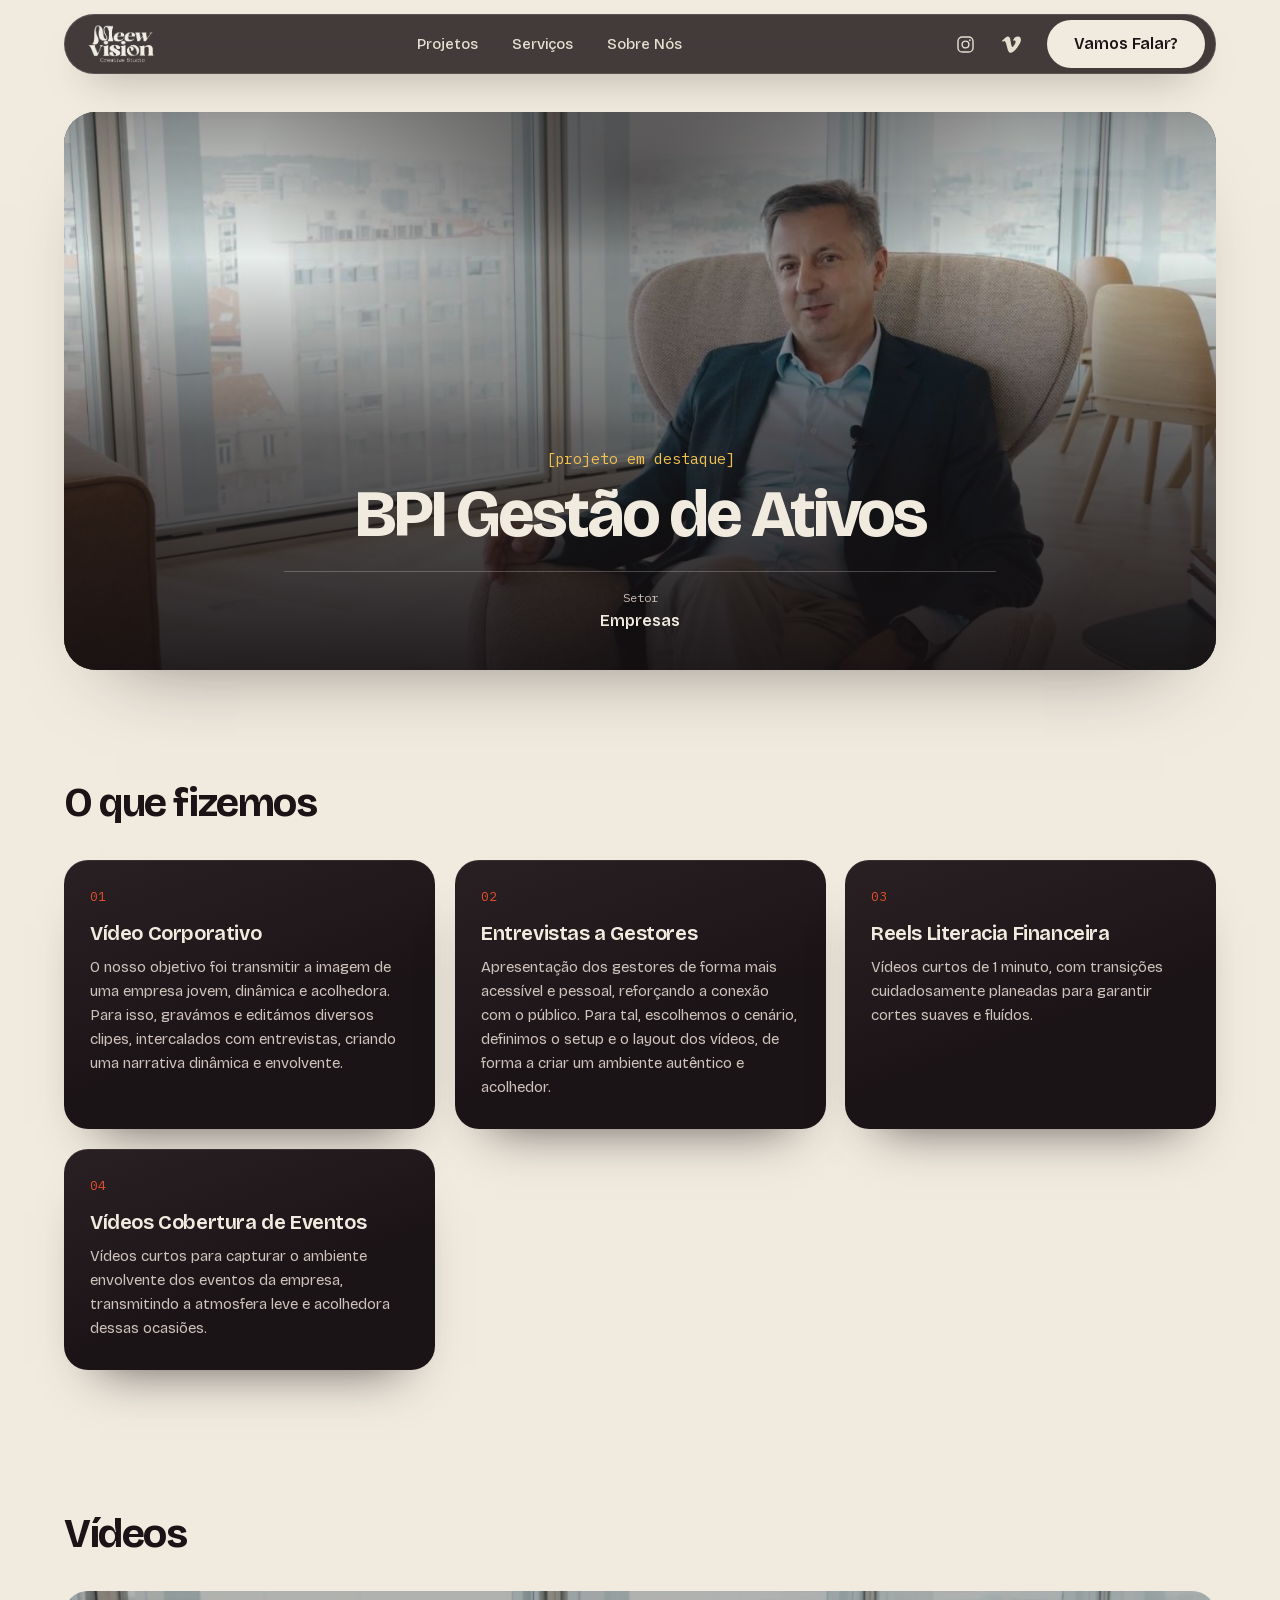
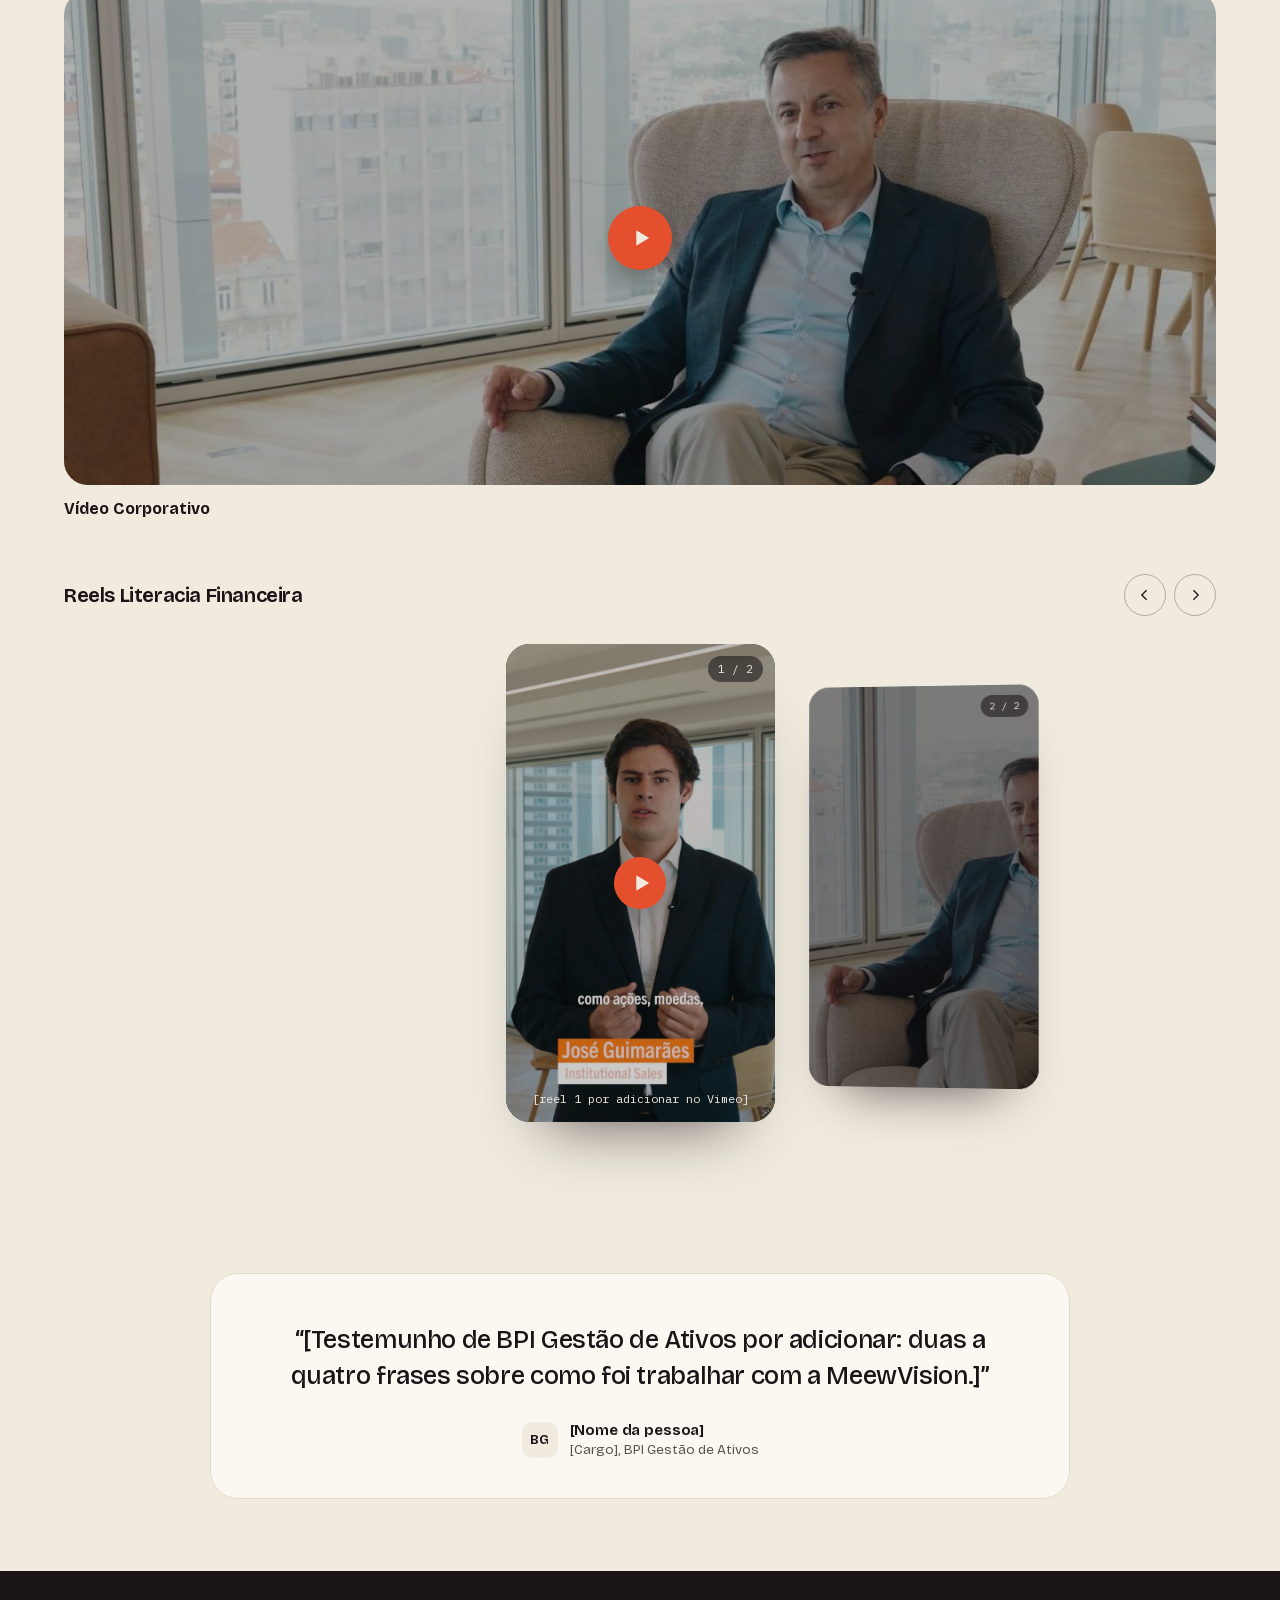
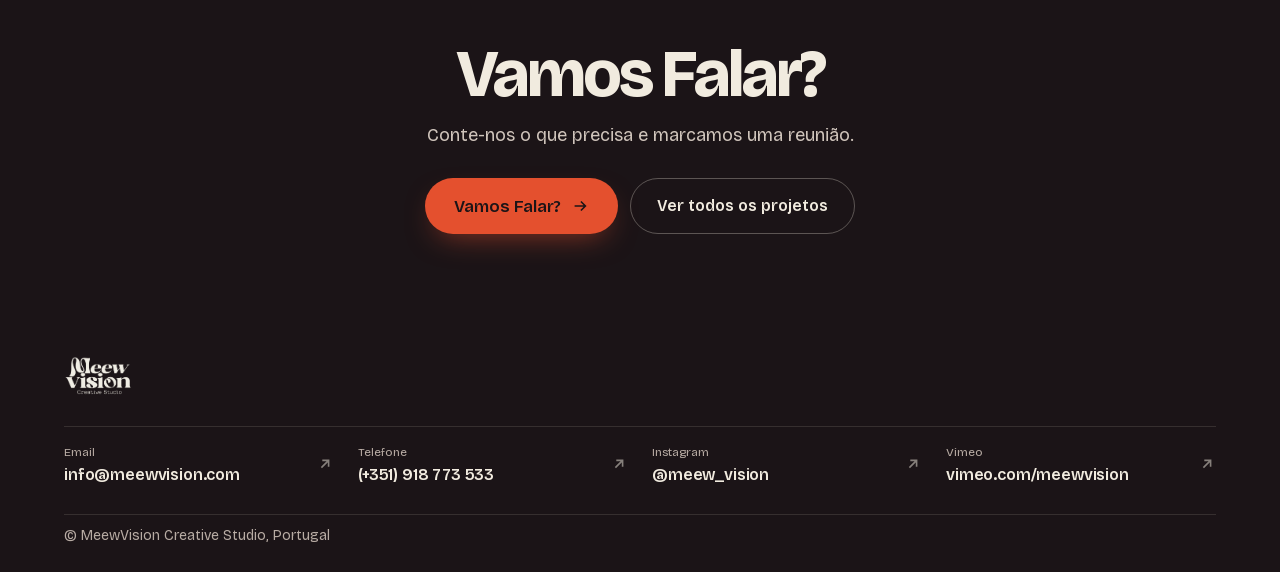
==== commit 18b4cee0: "Tipos de letra guardados no próprio site em vez do Google Fonts Bricolage Grotesque (variável 300–80" ====
--- a/projetos/bpi-gestao-de-ativos/index.html
+++ b/projetos/bpi-gestao-de-ativos/index.html
@@ -9,9 +9,8 @@
 <meta property="og:image" content="/assets/img/bpi-entrevista.jpg">
 <meta name="theme-color" content="#1B1417">
 <link rel="icon" href="/assets/img/logo-meewvision.png">
-<link rel="preconnect" href="https://fonts.googleapis.com">
-<link rel="preconnect" href="https://fonts.gstatic.com" crossorigin>
-<link rel="stylesheet" href="https://fonts.googleapis.com/css2?family=Bricolage+Grotesque:opsz,wght@12..96,300..800&amp;family=IBM+Plex+Mono:wght@400;500&amp;display=swap">
+<link rel="preload" href="/assets/fonts/bricolage-grotesque-300-800-latin.woff2" as="font" type="font/woff2" crossorigin>
+<link rel="preload" href="/assets/fonts/ibm-plex-mono-400-latin.woff2" as="font" type="font/woff2" crossorigin>
 <link rel="stylesheet" href="/css/styles.css">
 <script src="/js/main.js" defer></script>
 </head>
--- a/css/styles.css
+++ b/css/styles.css
@@ -1,3 +1,62 @@
+/* Tipos de letra guardados no próprio site (antes vinham do Google Fonts): Bricolage Grotesque (variável, 300–800)
+   e IBM Plex Mono (400 e 500), só os alfabetos latino e latino-estendido, que cobrem o português. */
+/* Bricolage Grotesque — latin-ext */
+@font-face {
+  font-family: 'Bricolage Grotesque';
+  font-style: normal;
+  font-weight: 300 800;
+  font-stretch: 100%;
+  font-display: swap;
+  src: url(/assets/fonts/bricolage-grotesque-300-800-latin-ext.woff2) format('woff2');
+  unicode-range: U+0100-02BA, U+02BD-02C5, U+02C7-02CC, U+02CE-02D7, U+02DD-02FF, U+0304, U+0308, U+0329, U+1D00-1DBF, U+1E00-1E9F, U+1EF2-1EFF, U+2020, U+20A0-20AB, U+20AD-20C0, U+2113, U+2C60-2C7F, U+A720-A7FF;
+}
+/* Bricolage Grotesque — latin */
+@font-face {
+  font-family: 'Bricolage Grotesque';
+  font-style: normal;
+  font-weight: 300 800;
+  font-stretch: 100%;
+  font-display: swap;
+  src: url(/assets/fonts/bricolage-grotesque-300-800-latin.woff2) format('woff2');
+  unicode-range: U+0000-00FF, U+0131, U+0152-0153, U+02BB-02BC, U+02C6, U+02DA, U+02DC, U+0304, U+0308, U+0329, U+2000-206F, U+20AC, U+2122, U+2191, U+2193, U+2212, U+2215, U+FEFF, U+FFFD;
+}
+/* IBM Plex Mono — latin-ext */
+@font-face {
+  font-family: 'IBM Plex Mono';
+  font-style: normal;
+  font-weight: 400;
+  font-display: swap;
+  src: url(/assets/fonts/ibm-plex-mono-400-latin-ext.woff2) format('woff2');
+  unicode-range: U+0100-02BA, U+02BD-02C5, U+02C7-02CC, U+02CE-02D7, U+02DD-02FF, U+0304, U+0308, U+0329, U+1D00-1DBF, U+1E00-1E9F, U+1EF2-1EFF, U+2020, U+20A0-20AB, U+20AD-20C0, U+2113, U+2C60-2C7F, U+A720-A7FF;
+}
+/* IBM Plex Mono — latin */
+@font-face {
+  font-family: 'IBM Plex Mono';
+  font-style: normal;
+  font-weight: 400;
+  font-display: swap;
+  src: url(/assets/fonts/ibm-plex-mono-400-latin.woff2) format('woff2');
+  unicode-range: U+0000-00FF, U+0131, U+0152-0153, U+02BB-02BC, U+02C6, U+02DA, U+02DC, U+0304, U+0308, U+0329, U+2000-206F, U+20AC, U+2122, U+2191, U+2193, U+2212, U+2215, U+FEFF, U+FFFD;
+}
+/* IBM Plex Mono — latin-ext */
+@font-face {
+  font-family: 'IBM Plex Mono';
+  font-style: normal;
+  font-weight: 500;
+  font-display: swap;
+  src: url(/assets/fonts/ibm-plex-mono-500-latin-ext.woff2) format('woff2');
+  unicode-range: U+0100-02BA, U+02BD-02C5, U+02C7-02CC, U+02CE-02D7, U+02DD-02FF, U+0304, U+0308, U+0329, U+1D00-1DBF, U+1E00-1E9F, U+1EF2-1EFF, U+2020, U+20A0-20AB, U+20AD-20C0, U+2113, U+2C60-2C7F, U+A720-A7FF;
+}
+/* IBM Plex Mono — latin */
+@font-face {
+  font-family: 'IBM Plex Mono';
+  font-style: normal;
+  font-weight: 500;
+  font-display: swap;
+  src: url(/assets/fonts/ibm-plex-mono-500-latin.woff2) format('woff2');
+  unicode-range: U+0000-00FF, U+0131, U+0152-0153, U+02BB-02BC, U+02C6, U+02DA, U+02DC, U+0304, U+0308, U+0329, U+2000-206F, U+20AC, U+2122, U+2191, U+2193, U+2212, U+2215, U+FEFF, U+FFFD;
+}
+
 [hidden]{display:none !important}
 body{margin:0;background:#1B1417;color:#F1EBDF;font-family:"Bricolage Grotesque","Helvetica Neue",Arial,sans-serif;-webkit-font-smoothing:antialiased}
 *{box-sizing:border-box}
@@ -75,6 +134,9 @@
 .hero-media{position:absolute;inset:-4%;transform:translate3d(calc(var(--mx) * -22px),calc(var(--my) * -16px),0) scale(1.02);transition:transform 1.2s cubic-bezier(.2,.7,.2,1)}
 .hero-media img,.hero-media video{position:absolute;inset:0;width:100%;height:100%;object-fit:cover;filter:brightness(.86) saturate(.92)}
 .hero-media img{animation:kenburns 26s ease-in-out infinite alternate;transform-origin:62% 40%}
+/* leitor do Vimeo por cima da capa: tamanho calculado no JS para cobrir o hero (como object-fit: cover); aparece em fade quando começa a tocar */
+.hero-vimeo{position:absolute;left:50%;top:50%;border:0;pointer-events:none;transform:translate(-50%,-50%);filter:brightness(.86) saturate(.92);opacity:0;transition:opacity 1.2s ease}
+.hero-vimeo.is-on{opacity:1}
 @keyframes kenburns{from{transform:scale(1.02) translate3d(0,0,0)}to{transform:scale(1.16) translate3d(-2%,-1.5%,0)}}
 .hero-shade{position:absolute;inset:0;background:linear-gradient(90deg,rgba(20,15,17,.82) 0%,rgba(20,15,17,.62) 32%,rgba(20,15,17,.18) 62%,rgba(20,15,17,0) 80%),linear-gradient(180deg,rgba(20,15,17,.55) 0%,rgba(20,15,17,.1) 28%,rgba(20,15,17,.4) 60%,rgba(20,15,17,.94) 100%),rgba(20,15,17,.22)}
 .hero-scan{position:absolute;inset:0;pointer-events:none;opacity:.5;background:repeating-linear-gradient(180deg,rgba(255,255,255,.035) 0 1px,transparent 1px 3px);mix-blend-mode:overlay}
@@ -360,11 +422,17 @@
 .txt-body{margin:0;max-width:1080px;font-size:clamp(22px,2.3vw,32px);line-height:1.32;font-weight:500;letter-spacing:-.02em;text-wrap:pretty}
 .pj-work + .txt-sec{padding-top:0}
 .pj-work{padding-top:var(--sec-y)}
+/* "O que fizemos": cartões escuros (cor do rodapé) em 3D. Inclinam com o rato (--tx/--ty via bindTilt) e um brilho
+   suave segue o rato; o texto fica todo no mesmo plano (camadas a profundidades diferentes desalinhavam o texto). Sem rato ou com
+   "reduzir movimento" ficam parados. */
 .pj-work-list{list-style:none;margin:36px 0 0;padding:0;display:grid;grid-template-columns:repeat(3,minmax(0,1fr));gap:20px}
-.pj-work-list li{padding:26px 24px 28px;border-radius:22px;background:#E6DECF}
+.pj-work-list li{position:relative;padding:28px 26px 30px;border-radius:24px;background:linear-gradient(160deg,#2A2024,#1B1417 60%);color:#F1EBDF;box-shadow:0 30px 50px -34px rgba(27,20,23,.75),inset 0 1px 0 rgba(241,235,223,.08);transform:perspective(1200px) rotateY(calc(var(--tx,0) * 8deg)) rotateX(calc(var(--ty,0) * -8deg));transition:transform .6s cubic-bezier(.2,.7,.2,1),box-shadow .5s}
+.pj-work-list li::before{content:"";position:absolute;inset:0;border-radius:inherit;pointer-events:none;background:radial-gradient(420px circle at calc(50% + var(--tx,0) * 100%) calc(50% + var(--ty,0) * 100%),rgba(241,235,223,.1),transparent 60%);opacity:0;transition:opacity .5s}
+.pj-work-list li:hover{box-shadow:0 44px 70px -36px rgba(27,20,23,.85),inset 0 1px 0 rgba(241,235,223,.12)}
+.pj-work-list li:hover::before{opacity:1}
 .pj-n{display:block;font-size:13px;color:#E4502E}
-.pj-work-list h3{margin:14px 0 10px;font-size:20px;font-weight:650;letter-spacing:-.02em;line-height:1.2}
-.pj-work-list p{margin:0;font-size:15px;line-height:1.6;color:#5E524D}
+.pj-work-list h3{margin:16px 0 10px;font-size:20px;font-weight:650;letter-spacing:-.02em;line-height:1.2}
+.pj-work-list p{margin:0;font-size:15px;line-height:1.6;color:#CFC4BB}
 .pj-main-video{margin:36px 0 0}
 .pj-main-video figcaption{margin-top:14px;font-size:16px}
 .pj-video{position:relative;display:block;overflow:hidden;border-radius:24px;background:#241B1F}
